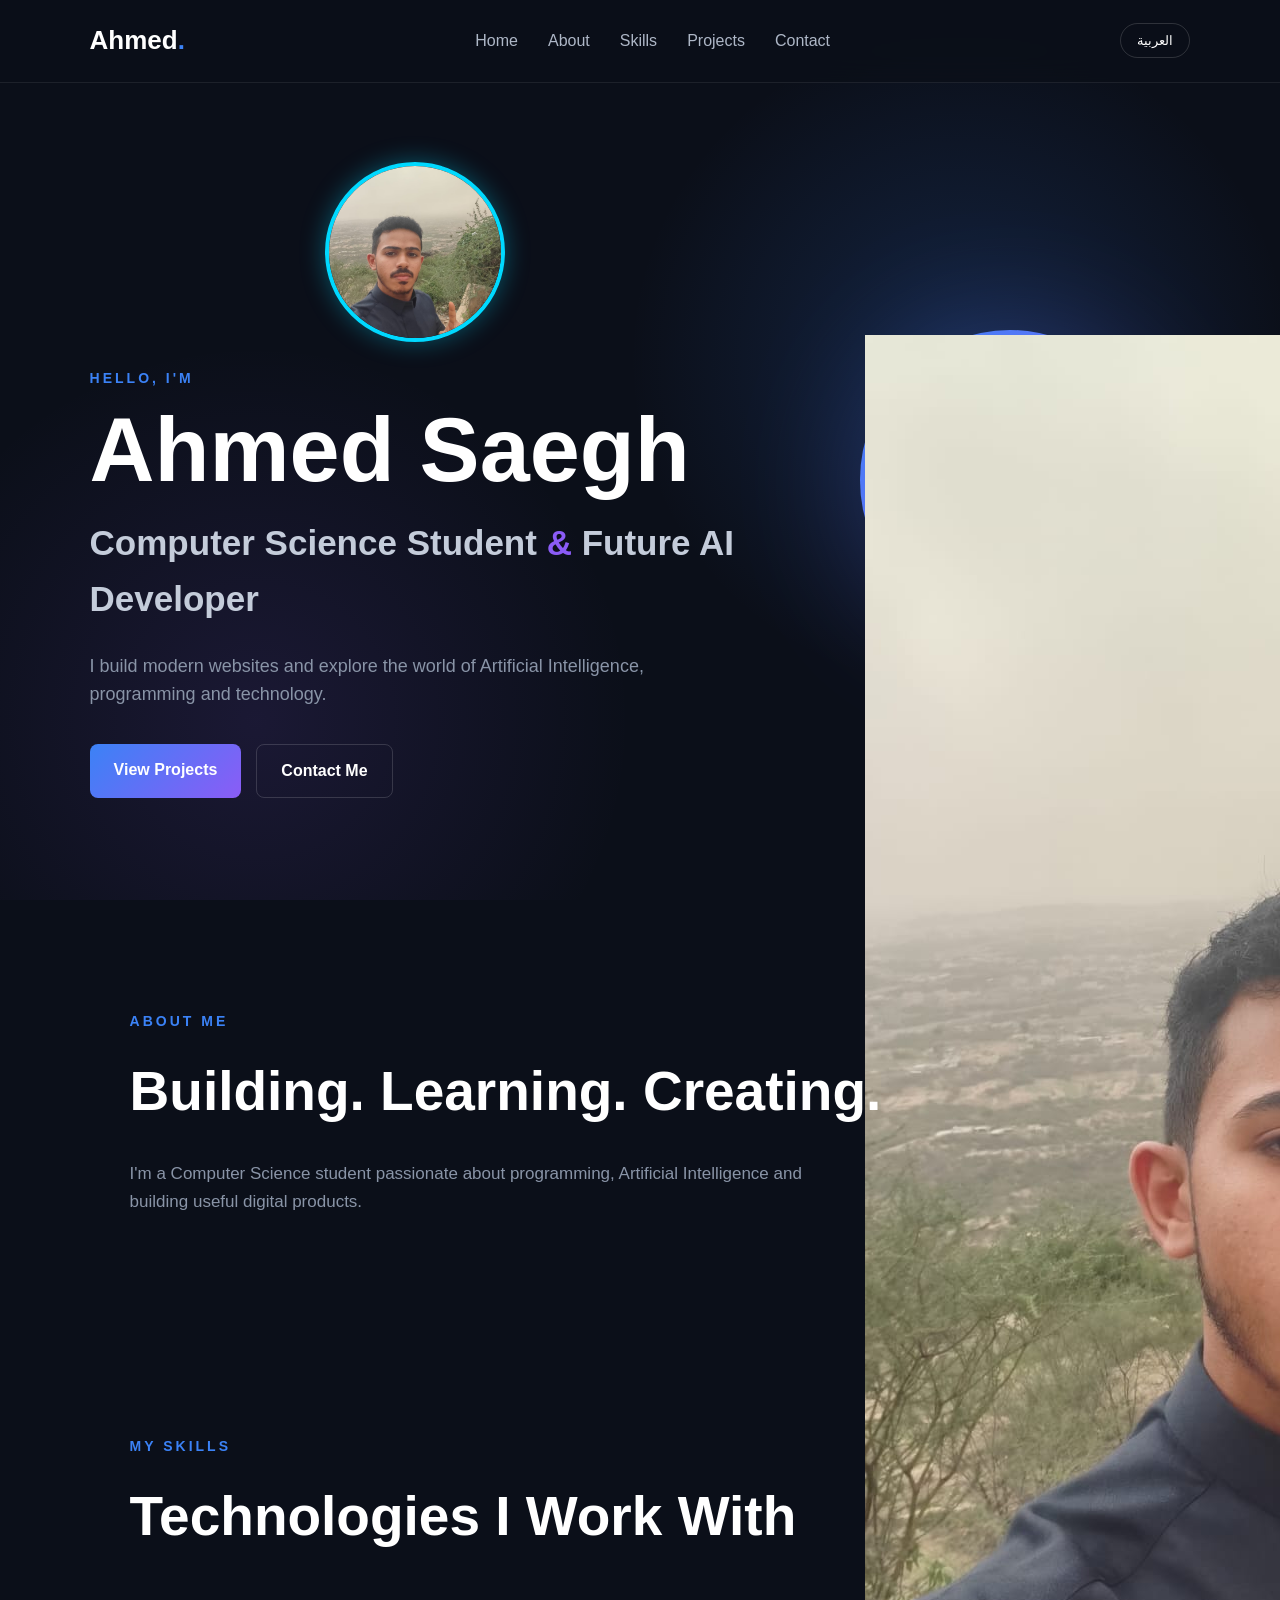
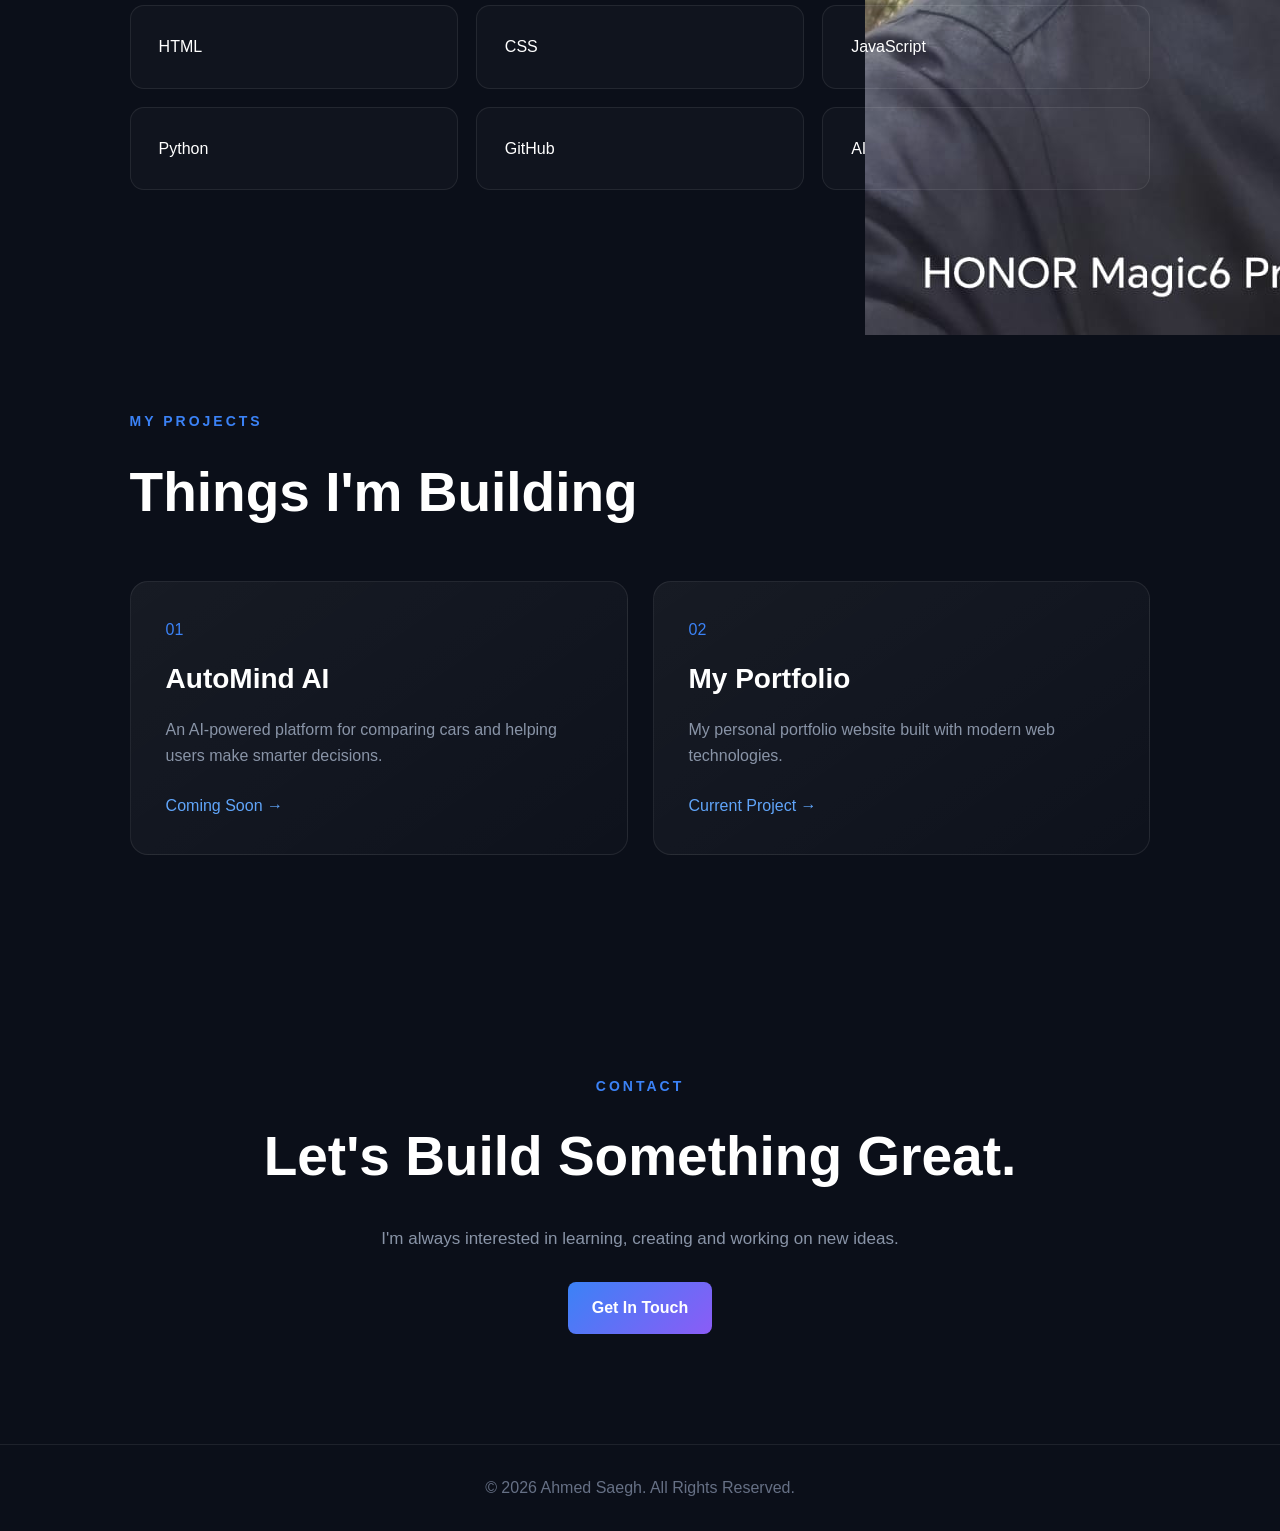
==== index.html @ 36162aca "YOUR PHOTO" ====
<!DOCTYPE html>
<html lang="en" dir="ltr">

<head>
    <meta charset="UTF-8">

    <meta name="viewport" content="width=device-width, initial-scale=1.0">

    <title>Ahmed Saegh | Portfolio</title>

    <link rel="stylesheet" href="style.css">
</head>

<body>

    <!-- Navigation -->
    <nav class="navbar">

        <a href="#" class="logo">Ahmed<span>.</span></a>

        <div class="nav-links">
            <a href="#home">Home</a>
            <a href="#about">About</a>
            <a href="#skills">Skills</a>
            <a href="#projects">Projects</a>
            <a href="#contact">Contact</a>
        </div>

        <button id="languageBtn">العربية</button>

    </nav>


    <!-- Hero Section -->
    <section id="home" class="hero">

        <div class="hero-content">

     <div class="profile-photo">
    <img src="profile.jpg" alt="Ahmed Saegh">
</div>  
    <p class="welcome">HELLO, I'M</p>

            <h1>Ahmed Saegh</h1>

            <h2>
                Computer Science Student
                <span>&</span>
                Future AI Developer
            </h2>

            <p class="hero-description">
                I build modern websites and explore the world
                of Artificial Intelligence, programming and technology.
            </p>

            <div class="hero-buttons">

                <a href="#projects" class="btn primary">
                    View Projects
                </a>

                <a href="#contact" class="btn secondary">
                    Contact Me
                </a>

            </div>

        </div>


        <!-- Profile Image -->
        <div class="hero-image">

            <div class="image-glow"></div>

            <div class="profile-frame">
    <img src="profile.jpg" alt="Ahmed Saegh">
   </div>

        </div>

    </section>


    <!-- About -->
    <section id="about" class="section">

        <p class="section-label">ABOUT ME</p>

        <h2>Building. Learning. Creating.</h2>

        <p>
            I'm a Computer Science student passionate about
            programming, Artificial Intelligence and building
            useful digital products.
        </p>

    </section>


    <!-- Skills -->
    <section id="skills" class="section">

        <p class="section-label">MY SKILLS</p>

        <h2>Technologies I Work With</h2>

        <div class="skills-grid">

            <div class="skill-card">HTML</div>
            <div class="skill-card">CSS</div>
            <div class="skill-card">JavaScript</div>
            <div class="skill-card">Python</div>
            <div class="skill-card">GitHub</div>
            <div class="skill-card">AI</div>

        </div>

    </section>


    <!-- Projects -->
    <section id="projects" class="section">

        <p class="section-label">MY PROJECTS</p>

        <h2>Things I'm Building</h2>

        <div class="projects-grid">

            <article class="project-card">

                <span>01</span>

                <h3>AutoMind AI</h3>

                <p>
                    An AI-powered platform for comparing
                    cars and helping users make smarter decisions.
                </p>

                <a href="#">Coming Soon →</a>

            </article>


            <article class="project-card">

                <span>02</span>

                <h3>My Portfolio</h3>

                <p>
                    My personal portfolio website built
                    with modern web technologies.
                </p>

                <a href="#">Current Project →</a>

            </article>

        </div>

    </section>


    <!-- Contact -->
    <section id="contact" class="section contact">

        <p class="section-label">CONTACT</p>

        <h2>Let's Build Something Great.</h2>

        <p>
            I'm always interested in learning,
            creating and working on new ideas.
        </p>

        <a href="mailto:your@email.com" class="btn primary">
            Get In Touch
        </a>

    </section>


    <footer>

        <p>
            © 2026 Ahmed Saegh. All Rights Reserved.
        </p>

    </footer>


    <script src="script.js"></script>

</body>

</html>
---- style.css ----
/* =========================
   Portfolio 2.0
   Ahmed Saegh
========================= */

* {
    margin: 0;
    padding: 0;
    box-sizing: border-box;
}

html {
    scroll-behavior: smooth;
}

body {
    font-family: Arial, sans-serif;
    background: #0b0f19;
    color: #ffffff;
    line-height: 1.6;
}

a {
    color: inherit;
    text-decoration: none;
}

/* =========================
   Navbar
========================= */

.navbar {
    position: fixed;
    top: 0;
    left: 0;
    width: 100%;
    padding: 20px 7%;
    display: flex;
    align-items: center;
    justify-content: space-between;
    background: rgba(11, 15, 25, 0.75);
    backdrop-filter: blur(15px);
    border-bottom: 1px solid rgba(255, 255, 255, 0.08);
    z-index: 1000;
}

.logo {
    font-size: 26px;
    font-weight: bold;
}

.logo span {
    color: #3b82f6;
}

.nav-links {
    display: flex;
    gap: 30px;
}

.nav-links a {
    color: #aeb7c7;
    transition: 0.3s;
}

.nav-links a:hover {
    color: #ffffff;
}

#languageBtn {
    padding: 9px 16px;
    border: 1px solid rgba(255, 255, 255, 0.15);
    border-radius: 20px;
    background: transparent;
    color: white;
    cursor: pointer;
}

/* =========================
   Hero
========================= */

.hero {
    min-height: 100vh;
    padding: 140px 7% 80px;
    display: flex;
    align-items: center;
    justify-content: space-between;
    gap: 60px;
    background:
        radial-gradient(circle at 75% 40%, rgba(59, 130, 246, 0.18), transparent 30%),
        radial-gradient(circle at 20% 80%, rgba(139, 92, 246, 0.12), transparent 30%);
}

.hero-content {
    max-width: 650px;
}

.welcome,
.section-label {
    color: #3b82f6;
    font-size: 14px;
    font-weight: bold;
    letter-spacing: 3px;
    margin-bottom: 15px;
}

.hero h1 {
    font-size: clamp(50px, 8vw, 90px);
    line-height: 1;
    margin-bottom: 20px;
}

.hero h2 {
    font-size: clamp(22px, 3vw, 35px);
    color: #c4ccda;
    margin-bottom: 25px;
}

.hero h2 span {
    color: #8b5cf6;
}

.hero-description {
    color: #8994a7;
    font-size: 18px;
    max-width: 570px;
    margin-bottom: 35px;
}

.hero-buttons {
    display: flex;
    gap: 15px;
    flex-wrap: wrap;
}

.btn {
    display: inline-block;
    padding: 13px 24px;
    border-radius: 8px;
    font-weight: bold;
    transition: 0.3s;
}

.primary {
    background: linear-gradient(135deg, #3b82f6, #8b5cf6);
}

.primary:hover {
    transform: translateY(-3px);
    box-shadow: 0 10px 30px rgba(59, 130, 246, 0.25);
}

.secondary {
    border: 1px solid rgba(255, 255, 255, 0.15);
    color: #ffffff;
}

.secondary:hover {
    background: rgba(255, 255, 255, 0.07);
}

/* =========================
   Profile Image
========================= */

.hero-image {
    position: relative;
    width: 360px;
    height: 360px;
    display: flex;
    align-items: center;
    justify-content: center;
}

.image-glow {
    position: absolute;
    width: 280px;
    height: 280px;
    border-radius: 50%;
    background: linear-gradient(135deg, #3b82f6, #8b5cf6);
    filter: blur(70px);
    opacity: 0.35;
}

.profile-frame {
    position: relative;
    width: 300px;
    height: 300px;
    padding: 5px;
    border-radius: 50%;
    background: linear-gradient(135deg, #3b82f6, #8b5cf6);
}

 {
    .profile-frame img {
    width: 100%;
    height: 100%;
    object-fit: cover;
    border-radius: 50%;
    display: block;
}
}

/* =========================
   Sections
========================= */

.section {
    padding: 110px 7%;
    max-width: 1200px;
    margin: auto;
}

.section h2 {
    font-size: clamp(32px, 5vw, 55px);
    margin-bottom: 25px;
}

.section > p:not(.section-label) {
    color: #8994a7;
    max-width: 700px;
    font-size: 17px;
}

/* =========================
   Skills
========================= */

.skills-grid {
    margin-top: 45px;
    display: grid;
    grid-template-columns: repeat(3, 1fr);
    gap: 18px;
}

.skill-card {
    padding: 28px;
    border: 1px solid rgba(255, 255, 255, 0.08);
    border-radius: 14px;
    background: rgba(255, 255, 255, 0.025);
    transition: 0.3s;
}

.skill-card:hover {
    transform: translateY(-5px);
    border-color: rgba(59, 130, 246, 0.5);
}

/* =========================
   Projects
========================= */

.projects-grid {
    margin-top: 45px;
    display: grid;
    grid-template-columns: repeat(2, 1fr);
    gap: 25px;
}

.project-card {
    padding: 35px;
    border: 1px solid rgba(255, 255, 255, 0.08);
    border-radius: 18px;
    background: linear-gradient(
        145deg,
        rgba(255, 255, 255, 0.05),
        rgba(255, 255, 255, 0.015)
    );
    transition: 0.3s;
}

.project-card:hover {
    transform: translateY(-7px);
    border-color: rgba(139, 92, 246, 0.5);
}

.project-card span {
    color: #3b82f6;
}

.project-card h3 {
    font-size: 28px;
    margin: 15px 0;
}

.project-card p {
    color: #8994a7;
    margin-bottom: 25px;
}

.project-card a {
    color: #60a5fa;
}

/* =========================
   Contact
========================= */

.contact {
    text-align: center;
}

.contact > p:not(.section-label) {
    margin: 0 auto 30px;
}

/* =========================
   Footer
========================= */

footer {
    padding: 30px;
    text-align: center;
    color: #667085;
    border-top: 1px solid rgba(255, 255, 255, 0.08);
}

/* =========================
   Mobile
========================= */

@media (max-width: 800px) {

    .navbar {
        padding: 18px 5%;
    }

    .nav-links {
        display: none;
    }

    .hero {
        padding: 130px 5% 70px;
        flex-direction: column;
        text-align: center;
    }

    .hero-description {
        margin-left: auto;
        margin-right: auto;
    }

    .hero-buttons {
        justify-content: center;
    }

    .hero-image {
        width: 290px;
        height: 290px;
    }

    .profile-frame {
        width: 240px;
        height: 240px;
    }

    .skills-grid,
    .projects-grid {
        grid-template-columns: 1fr;
    }

    .section {
        padding: 80px 5%;
        text-align: center;
    }
}/* Profile Photo */
.profile-photo {
    display: flex;
    justify-content: center;
    align-items: center;
    margin-bottom: 25px;
}

.profile-photo img {
    width: 180px;
    height: 180px;
    object-fit: cover;
    border-radius: 50%;
    border: 4px solid #00d9ff;
    box-shadow: 0 0 25px rgba(0, 217, 255, 0.35);
    transition: transform 0.3s ease, box-shadow 0.3s ease;
}

.profile-photo img:hover {
    transform: scale(1.05);
    box-shadow: 0 0 35px rgba(0, 217, 255, 0.55);
}

@media (max-width: 600px) {
    .profile-photo img {
        width: 140px;
        height: 140px;
    }
}
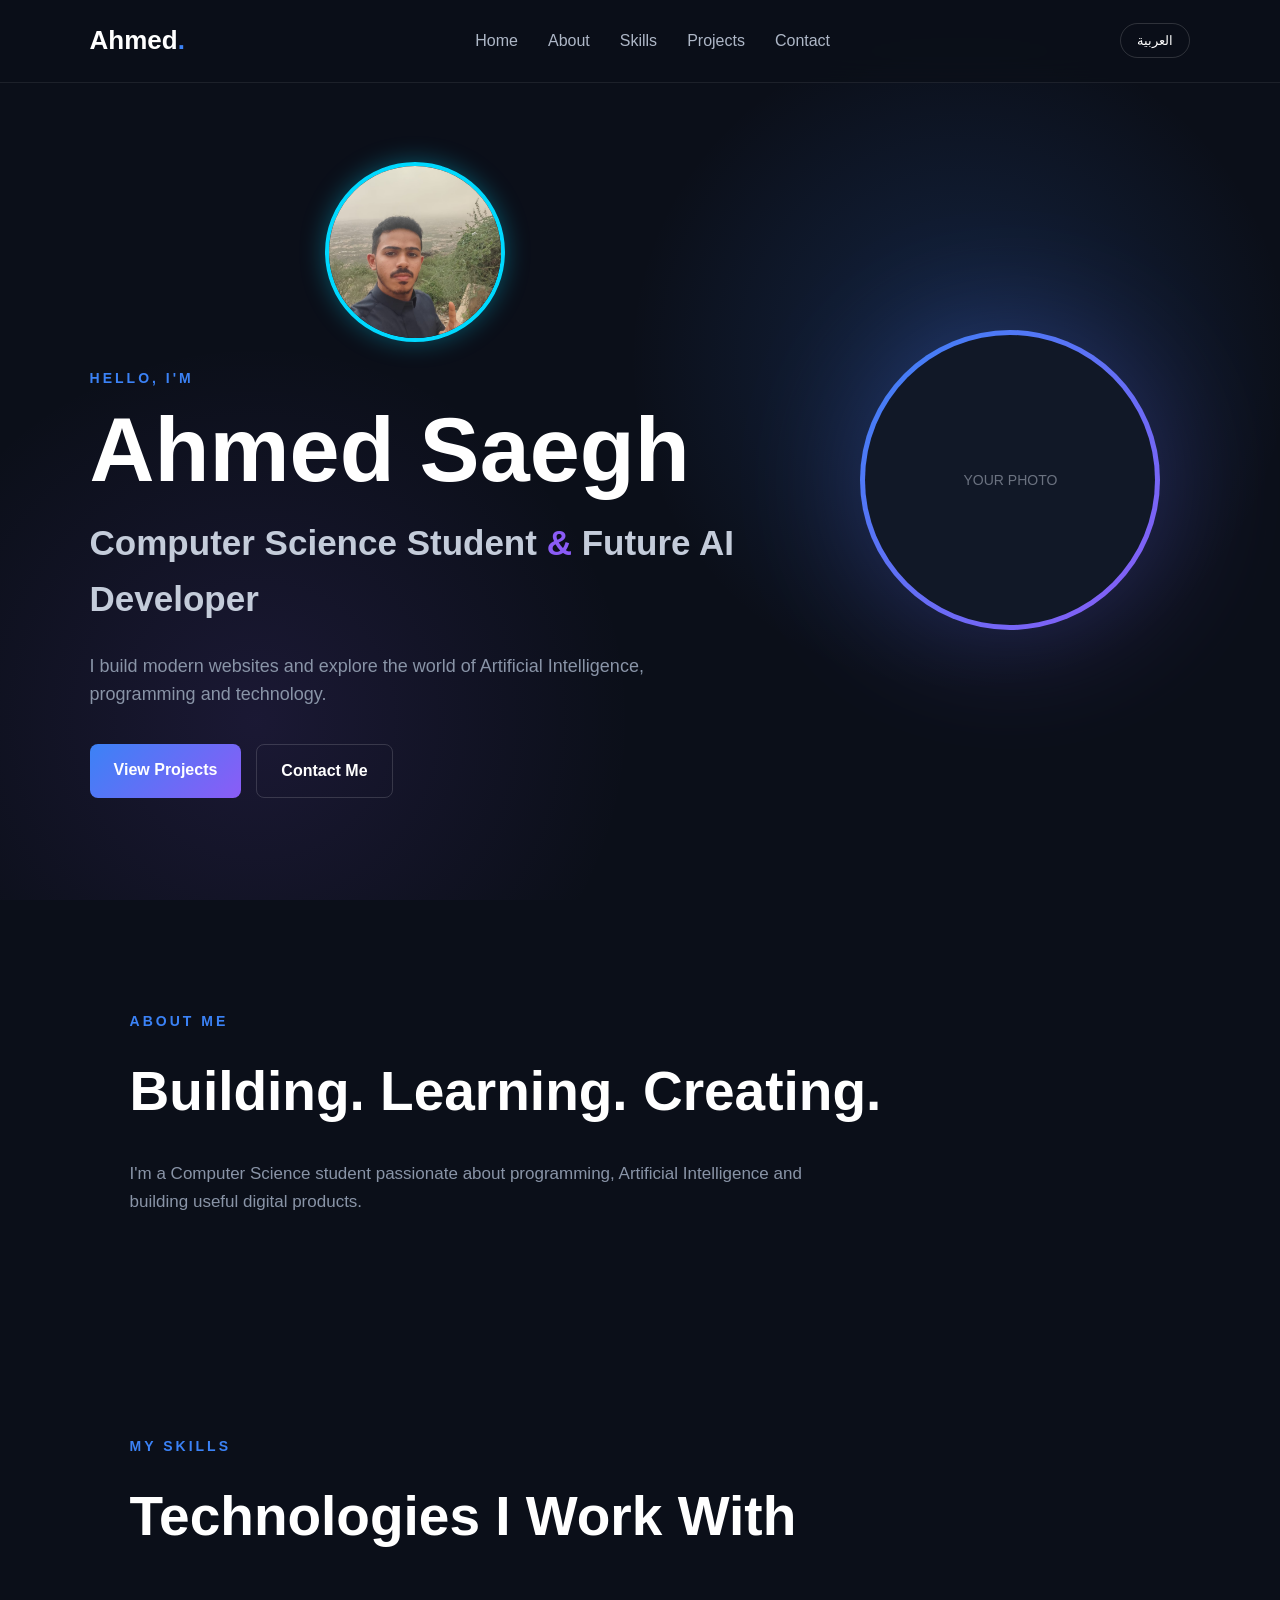
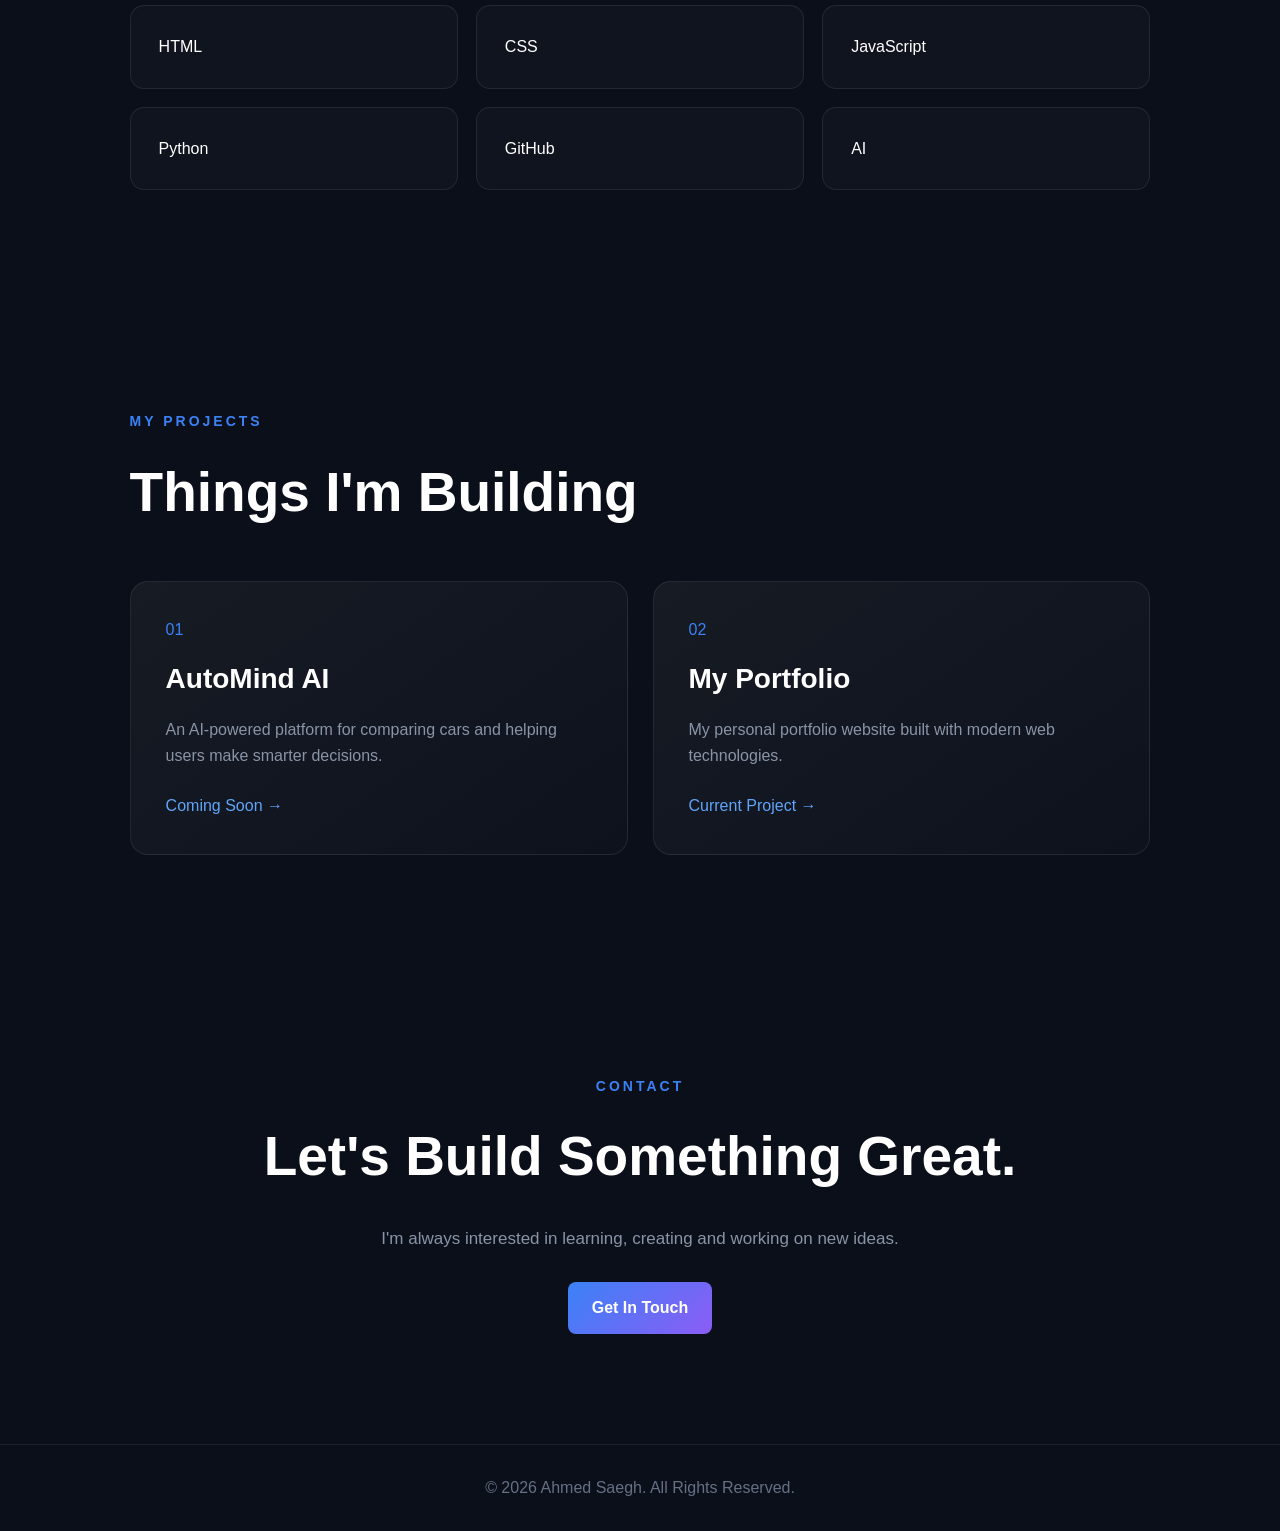
==== commit c753df4e: "YOUR PHOTO" ====
--- a/index.html
+++ b/index.html
@@ -36,10 +36,12 @@
 
         <div class="hero-content">
 
-     <div class="profile-photo">
-    <img src="profile.jpg" alt="Ahmed Saegh">
-</div>  
-    <p class="welcome">HELLO, I'M</p>
+            <!-- Profile Photo -->
+            <div class="profile-photo">
+                <img src="profile.jpg" alt="Ahmed Saegh">
+            </div>
+
+            <p class="welcome">HELLO, I'M</p>
 
             <h1>Ahmed Saegh</h1>
 
@@ -75,8 +77,12 @@
             <div class="image-glow"></div>
 
             <div class="profile-frame">
-    <img src="profile.jpg" alt="Ahmed Saegh">
-   </div>
+
+                <div class="profile-placeholder">
+                    YOUR PHOTO
+                </div>
+
+            </div>
 
         </div>
 
@@ -184,6 +190,7 @@
     </section>
 
 
+    <!-- Footer -->
     <footer>
 
         <p>
--- a/style.css
+++ b/style.css
@@ -88,8 +88,16 @@
     justify-content: space-between;
     gap: 60px;
     background:
-        radial-gradient(circle at 75% 40%, rgba(59, 130, 246, 0.18), transparent 30%),
-        radial-gradient(circle at 20% 80%, rgba(139, 92, 246, 0.12), transparent 30%);
+        radial-gradient(
+            circle at 75% 40%,
+            rgba(59, 130, 246, 0.18),
+            transparent 30%
+        ),
+        radial-gradient(
+            circle at 20% 80%,
+            rgba(139, 92, 246, 0.12),
+            transparent 30%
+        );
 }
 
 .hero-content {
@@ -161,7 +169,33 @@
 }
 
 /* =========================
-   Profile Image
+   Profile Image - Small
+========================= */
+
+.profile-photo {
+    display: flex;
+    justify-content: center;
+    align-items: center;
+    margin-bottom: 25px;
+}
+
+.profile-photo img {
+    width: 180px;
+    height: 180px;
+    object-fit: cover;
+    border-radius: 50%;
+    border: 4px solid #00d9ff;
+    box-shadow: 0 0 25px rgba(0, 217, 255, 0.35);
+    transition: transform 0.3s ease, box-shadow 0.3s ease;
+}
+
+.profile-photo img:hover {
+    transform: scale(1.05);
+    box-shadow: 0 0 35px rgba(0, 217, 255, 0.55);
+}
+
+/* =========================
+   Large Profile Placeholder
 ========================= */
 
 .hero-image {
@@ -192,14 +226,16 @@
     background: linear-gradient(135deg, #3b82f6, #8b5cf6);
 }
 
- {
-    .profile-frame img {
+.profile-placeholder {
     width: 100%;
     height: 100%;
-    object-fit: cover;
     border-radius: 50%;
-    display: block;
-}
+    background: #111827;
+    display: flex;
+    align-items: center;
+    justify-content: center;
+    color: #6b7280;
+    font-size: 14px;
 }
 
 /* =========================
@@ -364,30 +400,7 @@
         padding: 80px 5%;
         text-align: center;
     }
-}/* Profile Photo */
-.profile-photo {
-    display: flex;
-    justify-content: center;
-    align-items: center;
-    margin-bottom: 25px;
-}
-
-.profile-photo img {
-    width: 180px;
-    height: 180px;
-    object-fit: cover;
-    border-radius: 50%;
-    border: 4px solid #00d9ff;
-    box-shadow: 0 0 25px rgba(0, 217, 255, 0.35);
-    transition: transform 0.3s ease, box-shadow 0.3s ease;
-}
-
-.profile-photo img:hover {
-    transform: scale(1.05);
-    box-shadow: 0 0 35px rgba(0, 217, 255, 0.55);
-}
-
-@media (max-width: 600px) {
+
     .profile-photo img {
         width: 140px;
         height: 140px;
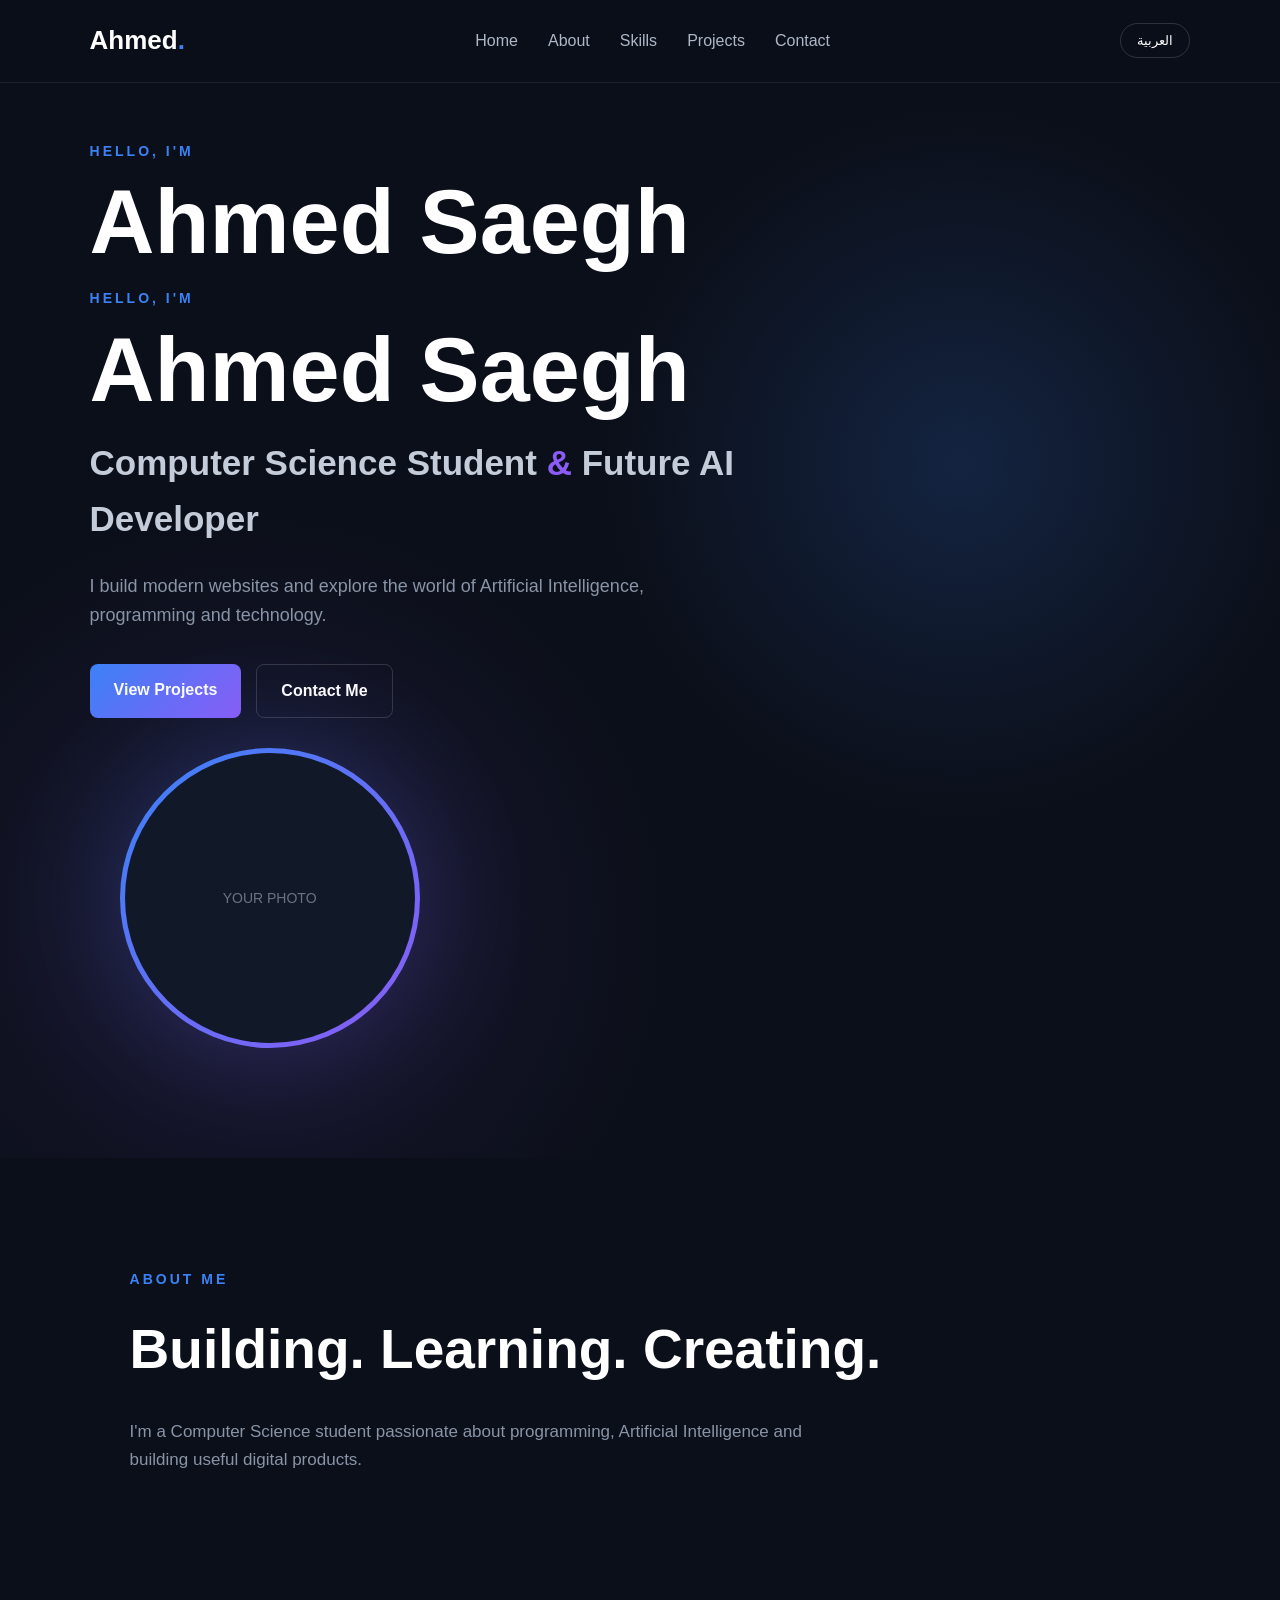
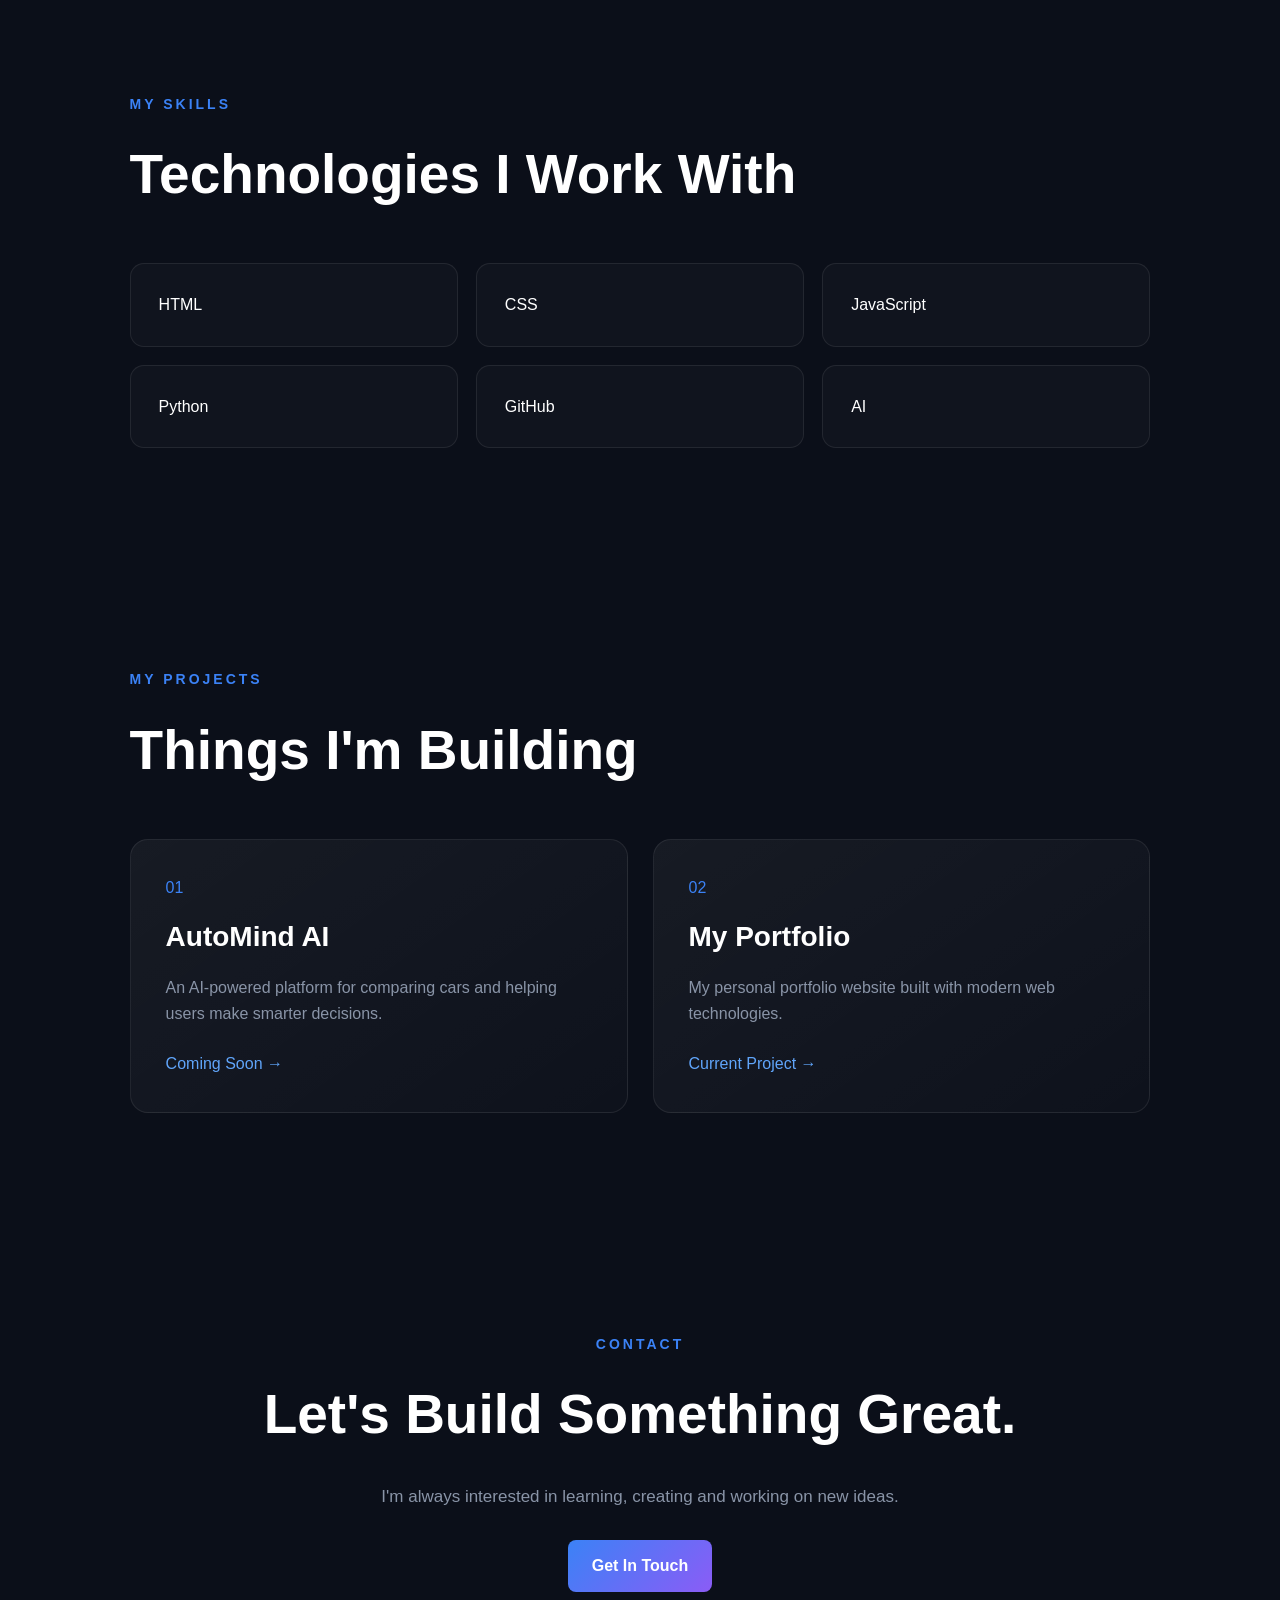
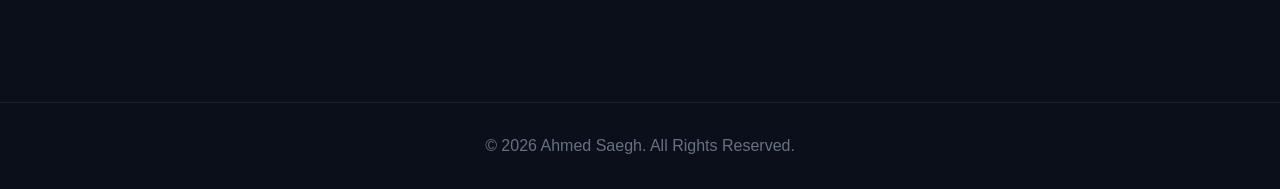
==== commit d41680fd: "MY PHOTO" ====
--- a/index.html
+++ b/index.html
@@ -36,10 +36,12 @@
 
         <div class="hero-content">
 
-            <!-- Profile Photo -->
-            <div class="profile-photo">
-                <img src="profile.jpg" alt="Ahmed Saegh">
-            </div>
+            
+            <div class="hero-content">
+
+    <p class="welcome">HELLO, I'M</p>
+
+    <h1>Ahmed Saegh</h1>
 
             <p class="welcome">HELLO, I'M</p>
 
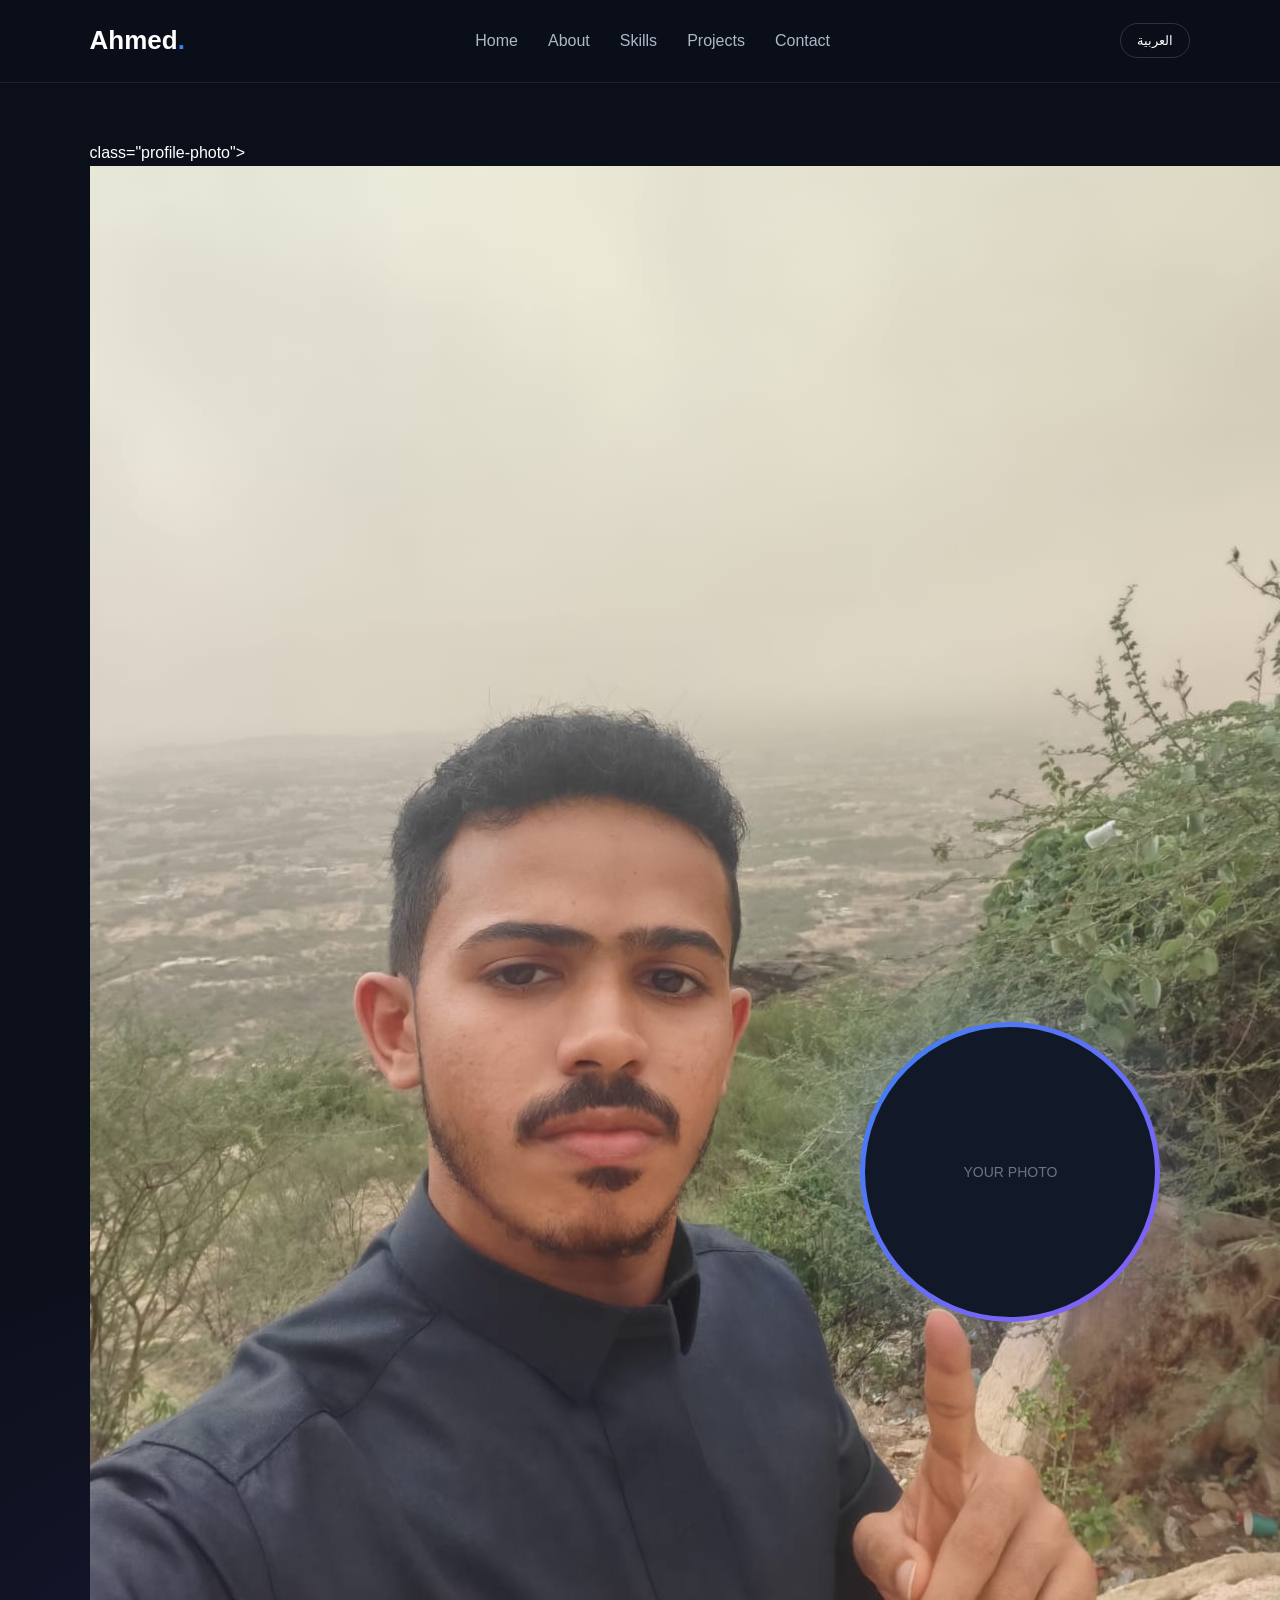
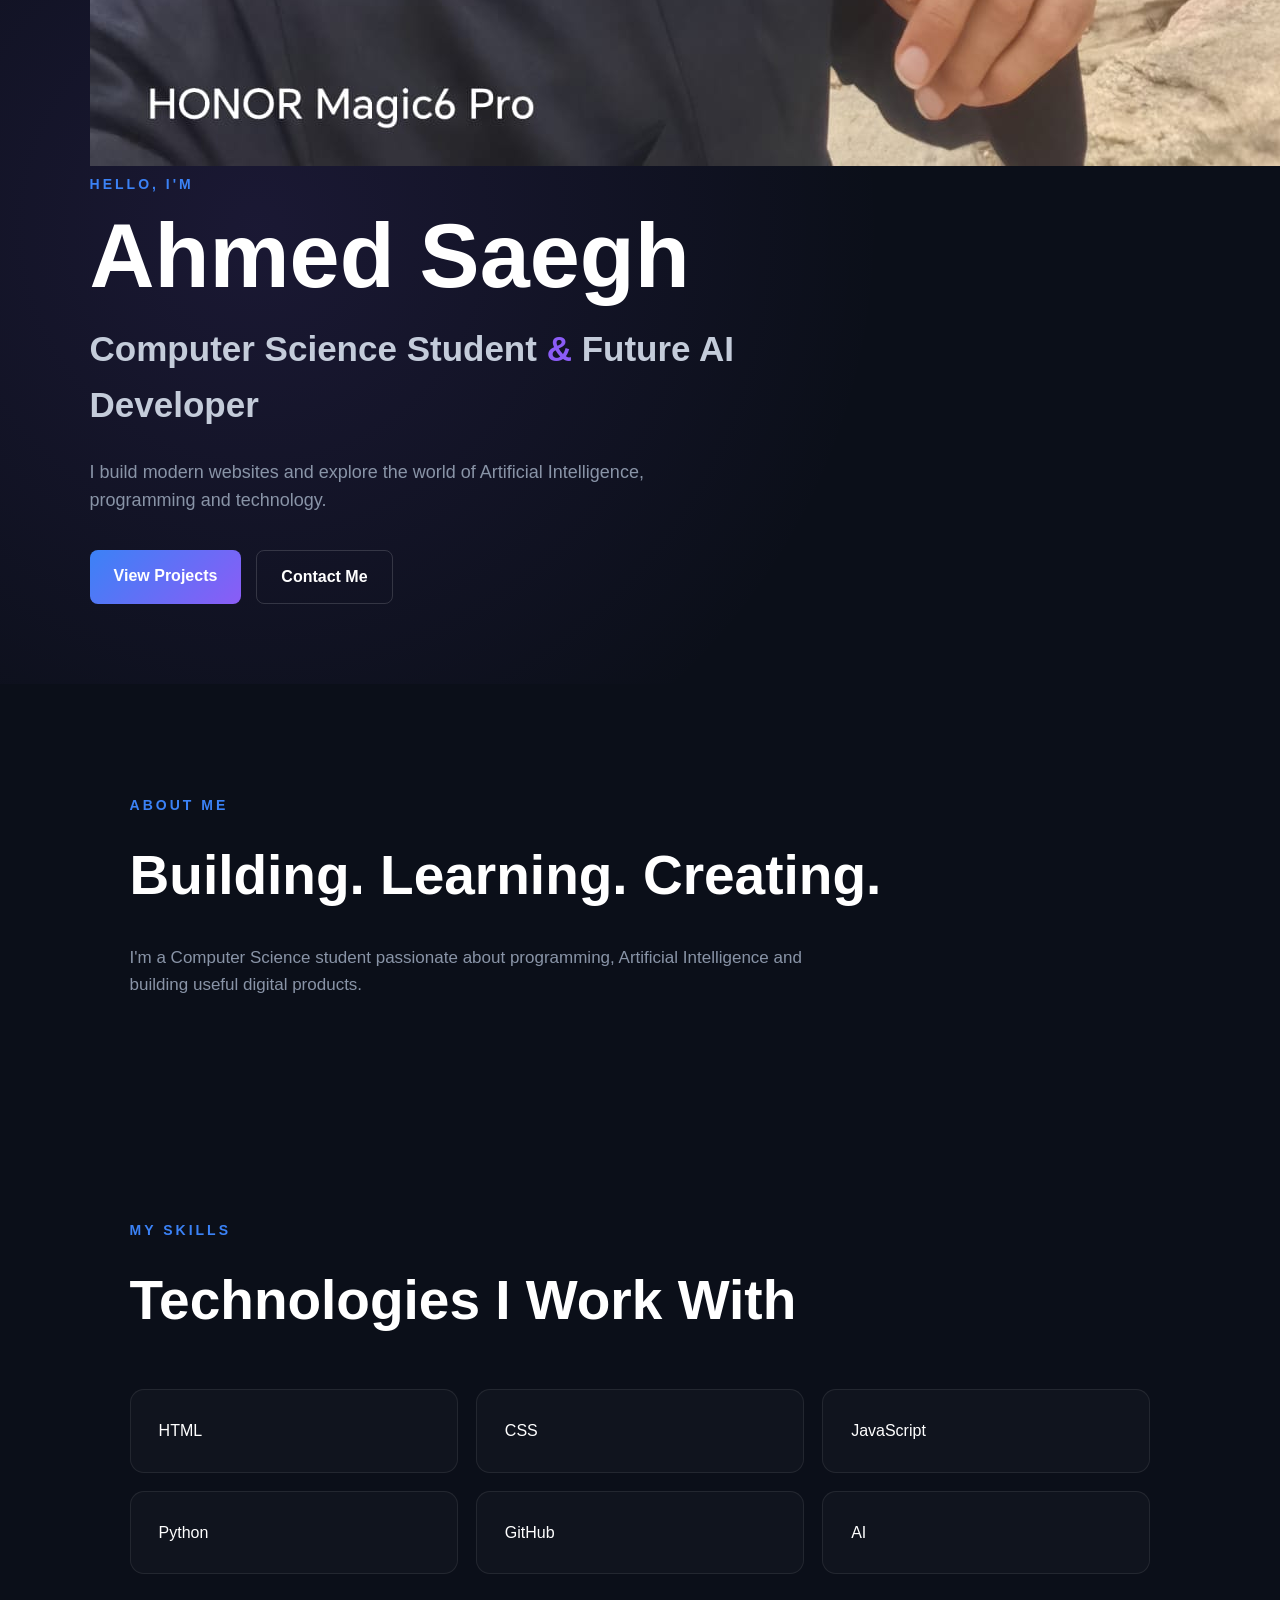
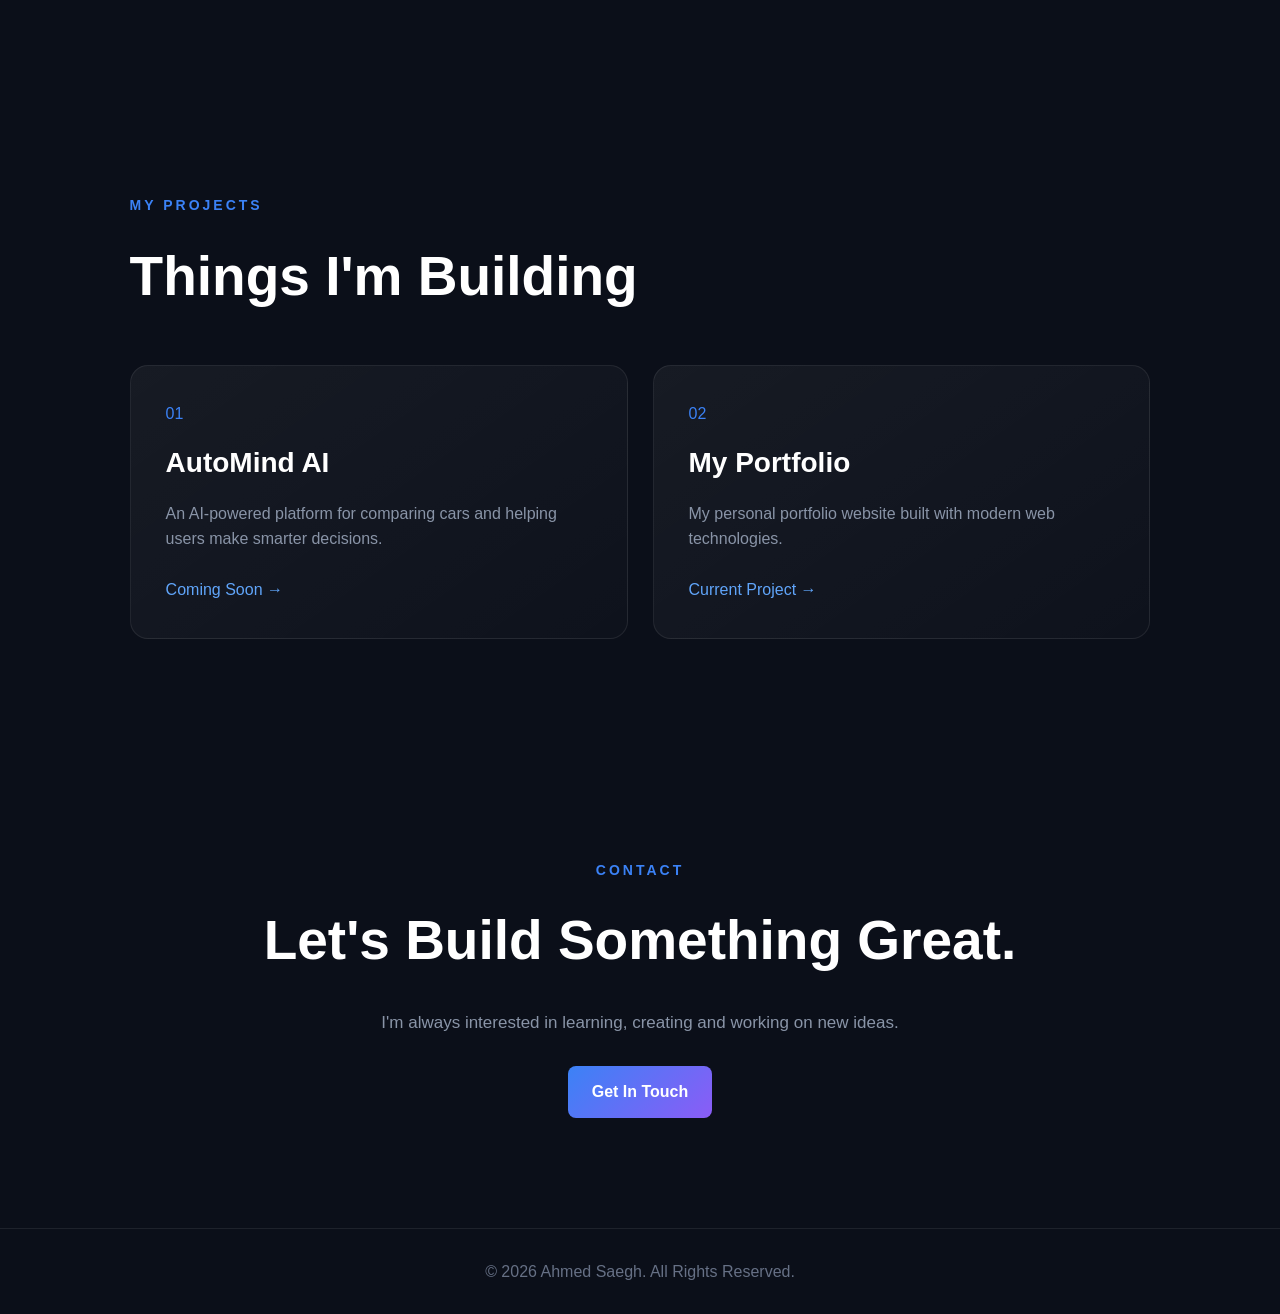
==== commit 396008ca: "MY PHOTO" ====
--- a/index.html
+++ b/index.html
@@ -37,11 +37,9 @@
         <div class="hero-content">
 
             
-            <div class="hero-content">
-
-    <p class="welcome">HELLO, I'M</p>
-
-    <h1>Ahmed Saegh</h1>
+            <div <!-- Profile Photo -->class="profile-photo">
+                <img src="profile.jpg" alt="Ahmed Saegh">
+            </div>
 
             <p class="welcome">HELLO, I'M</p>
 
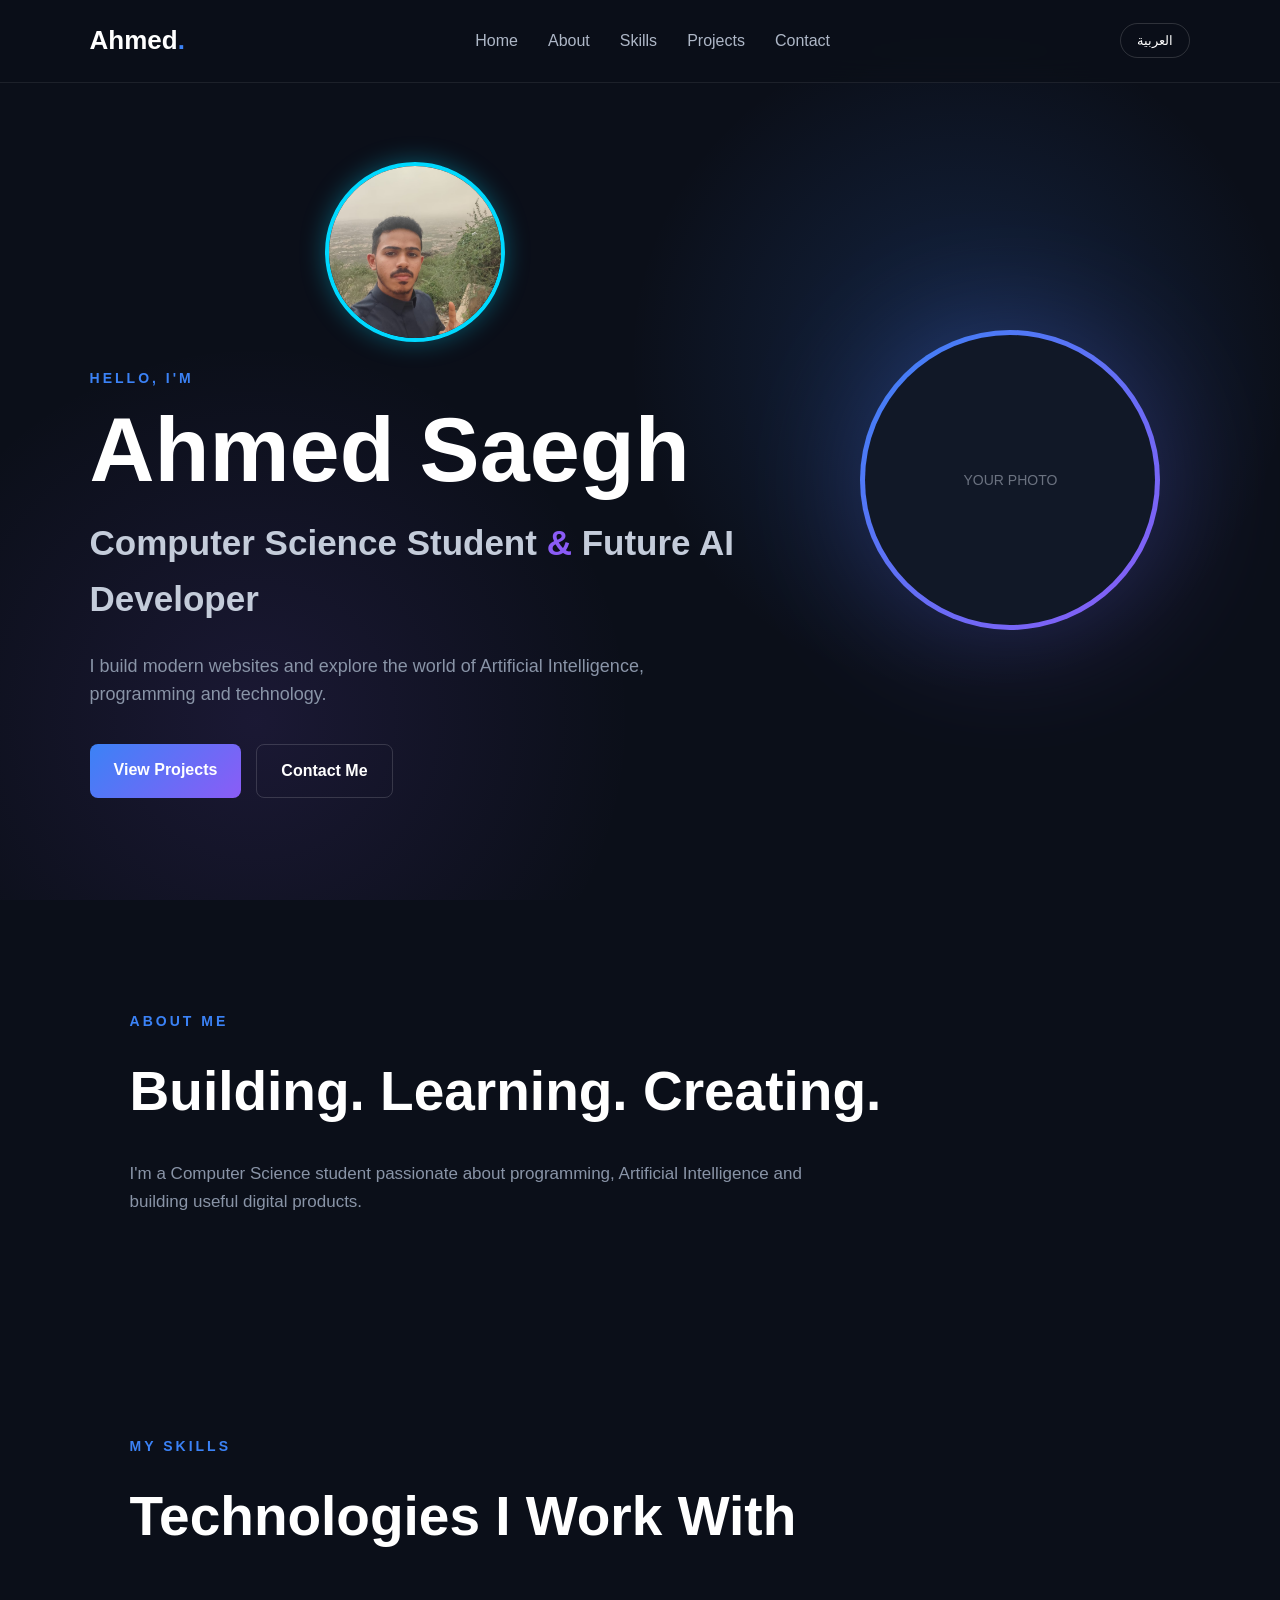
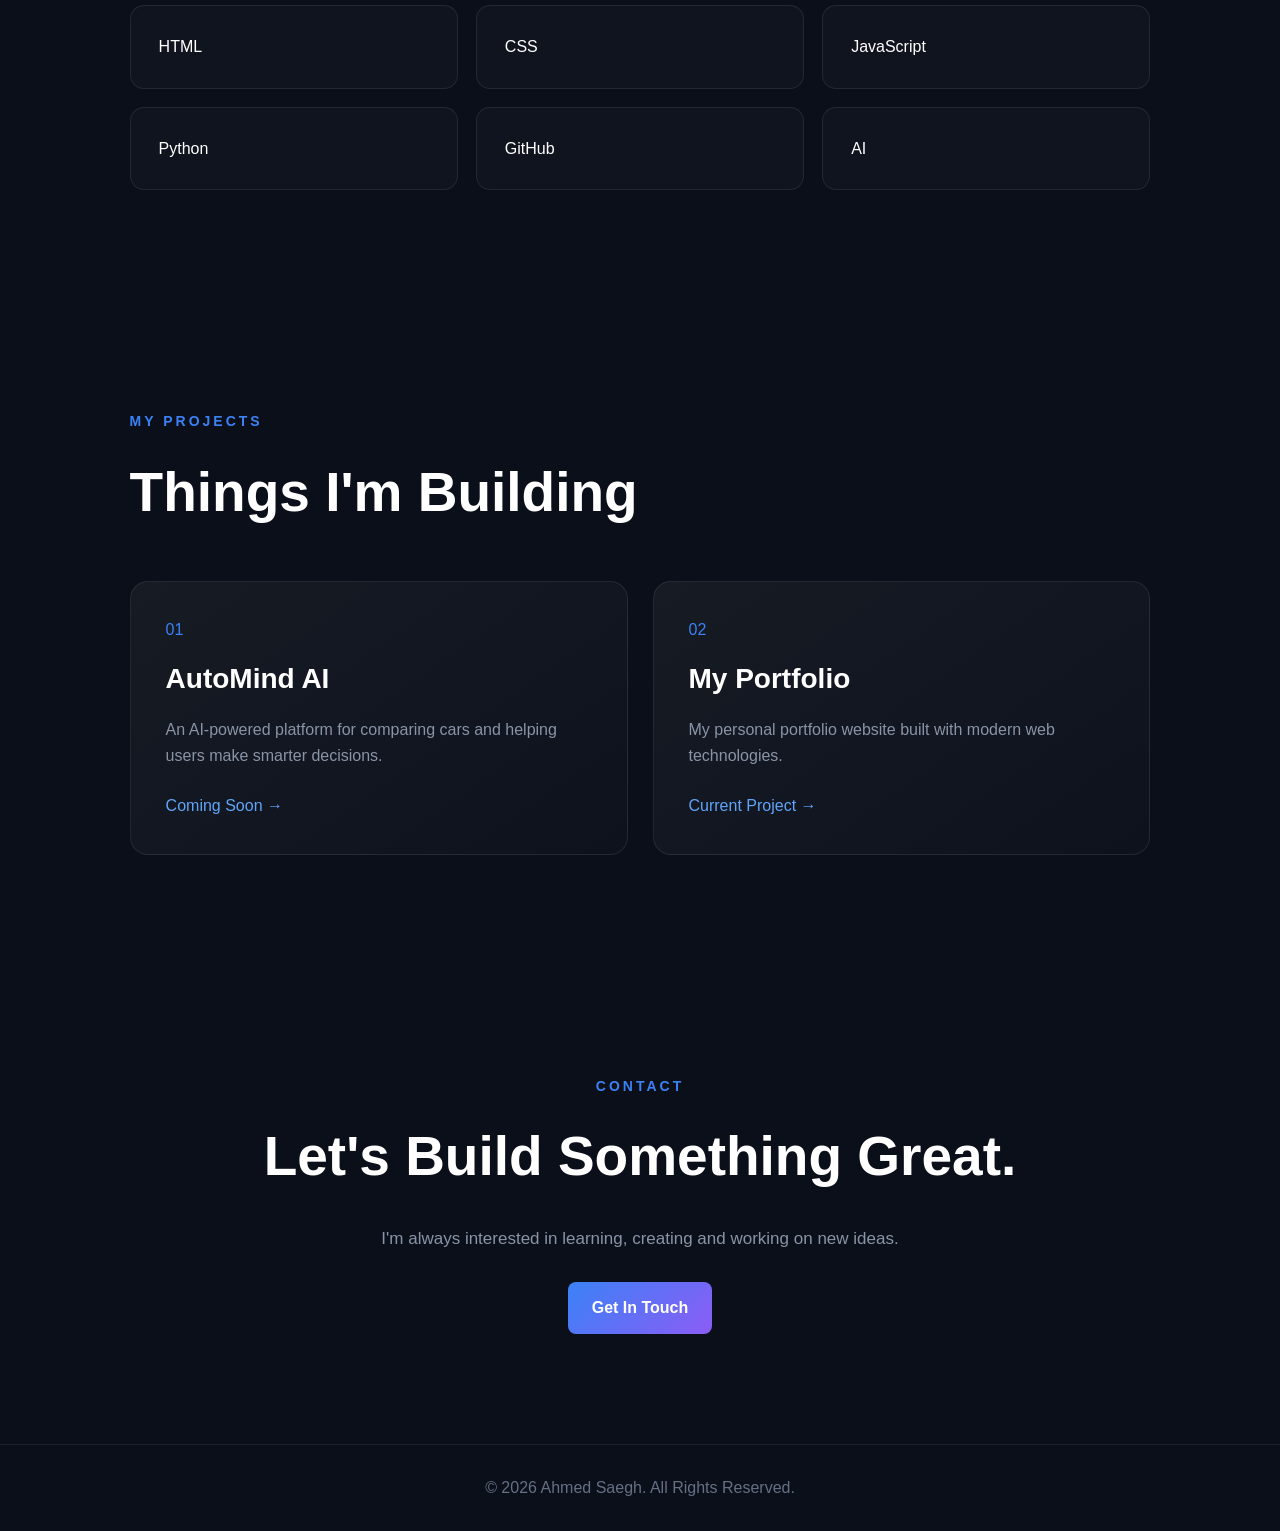
==== commit c23337e2: "MY PHOTO" ====
--- a/index.html
+++ b/index.html
@@ -36,8 +36,8 @@
 
         <div class="hero-content">
 
-            
-            <div <!-- Profile Photo -->class="profile-photo">
+            <!-- Profile Photo -->
+            <div class="profile-photo">
                 <img src="profile.jpg" alt="Ahmed Saegh">
             </div>
 
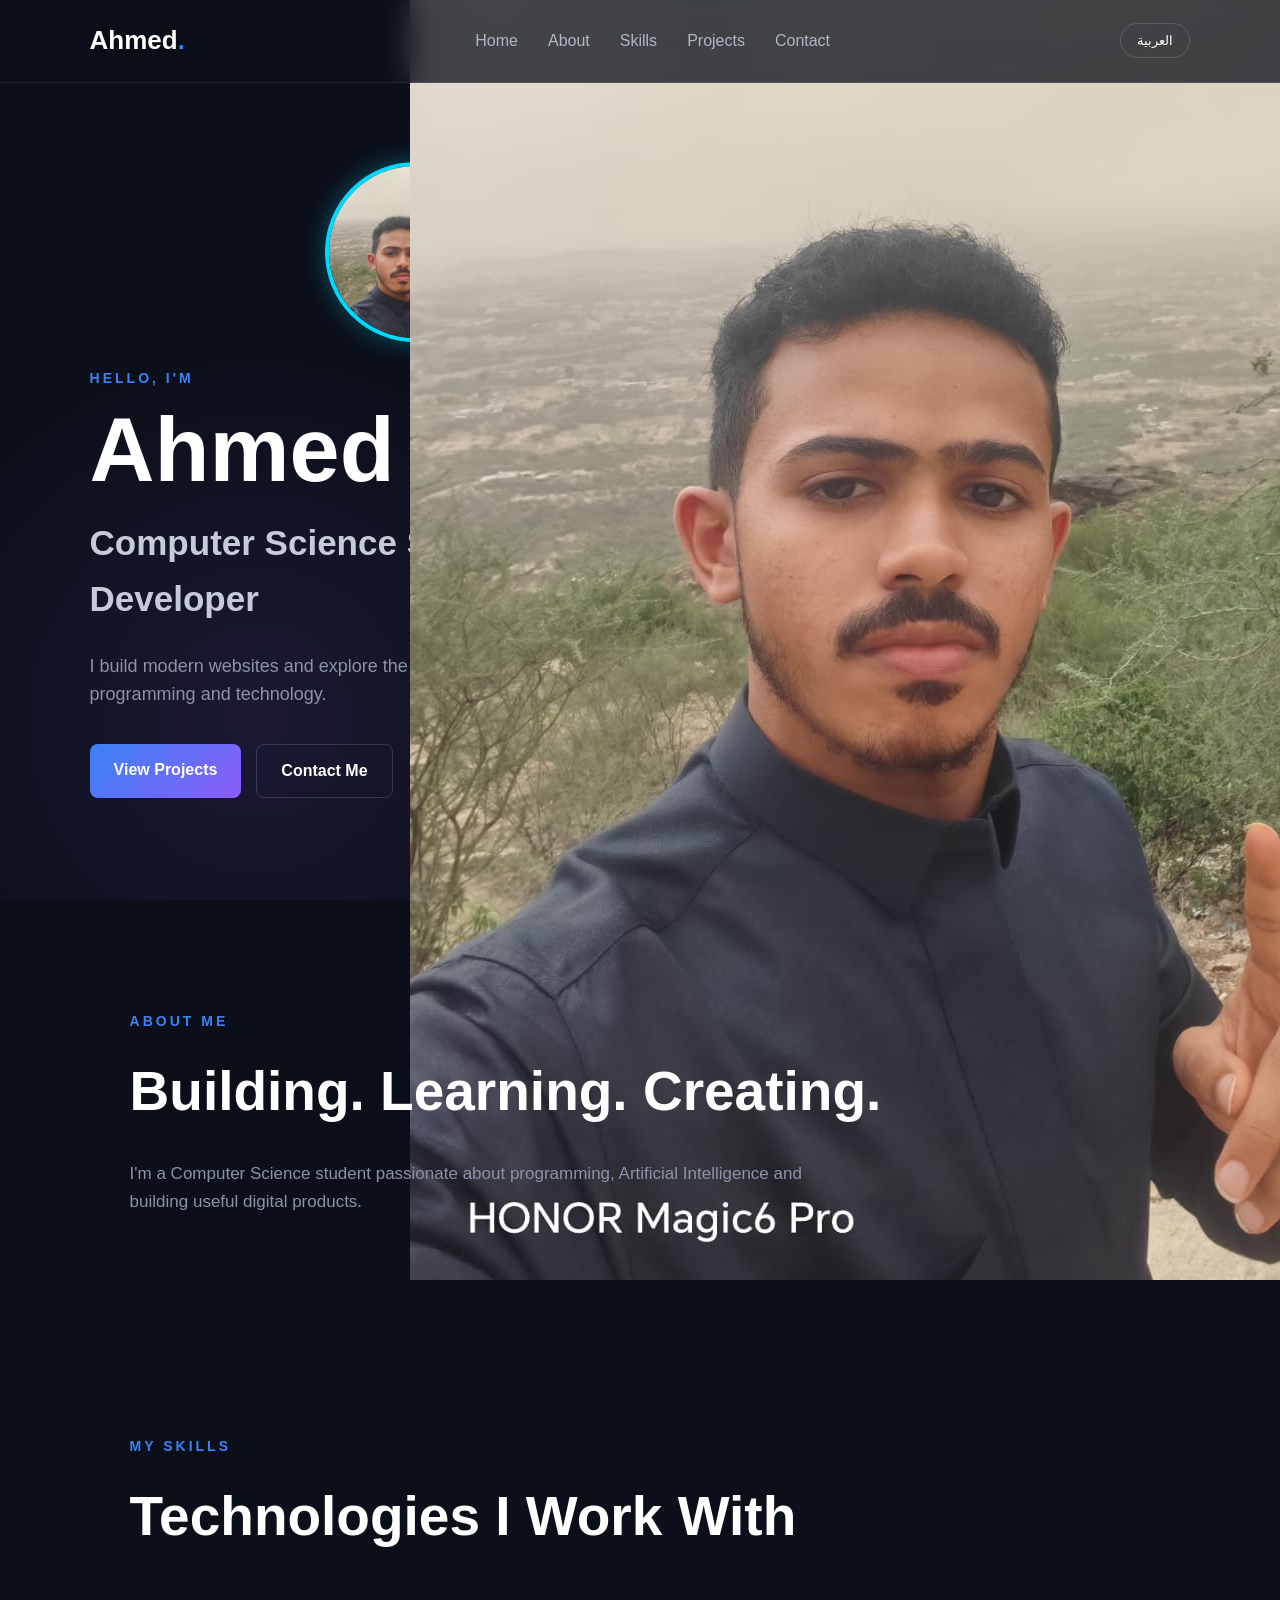
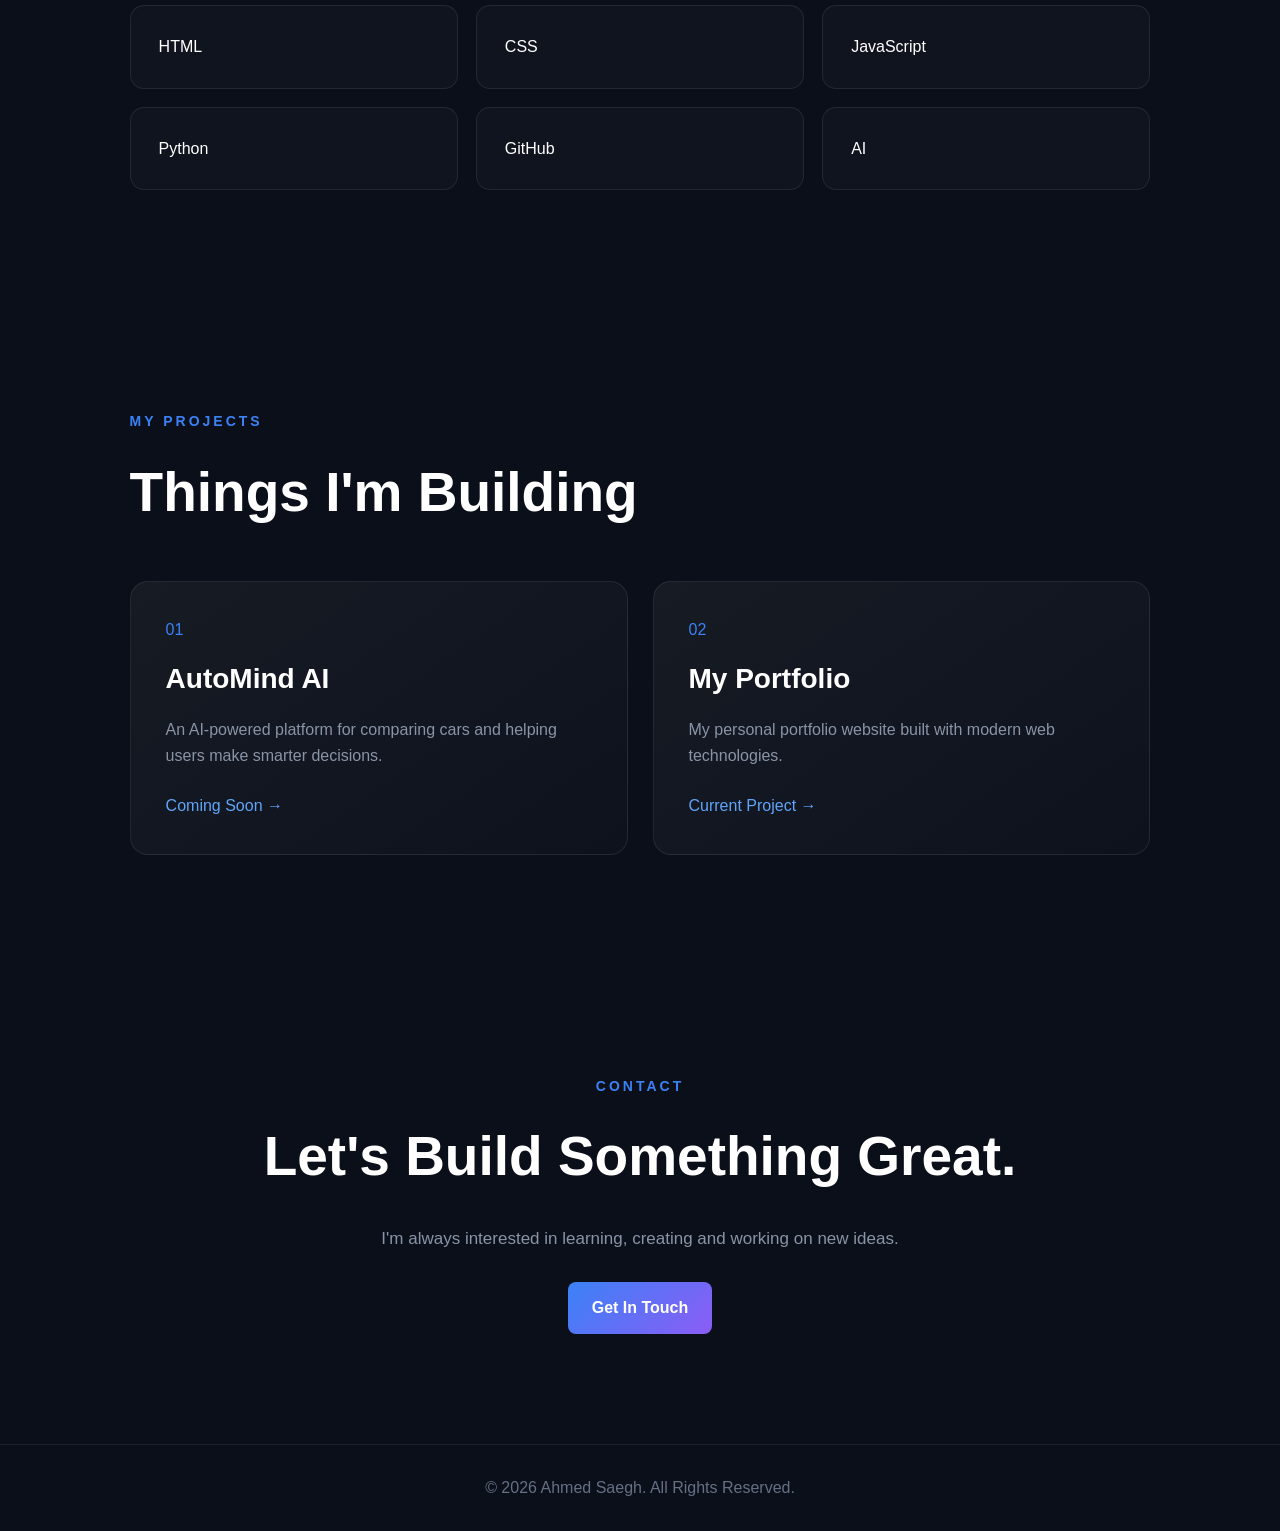
==== commit ed4a1f0d: "MY PHOTO" ====
--- a/index.html
+++ b/index.html
@@ -79,7 +79,7 @@
             <div class="profile-frame">
 
                 <div class="profile-placeholder">
-                    YOUR PHOTO
+                    <img src="profile.jpg" alt="Ahmed Saegh">
                 </div>
 
             </div>
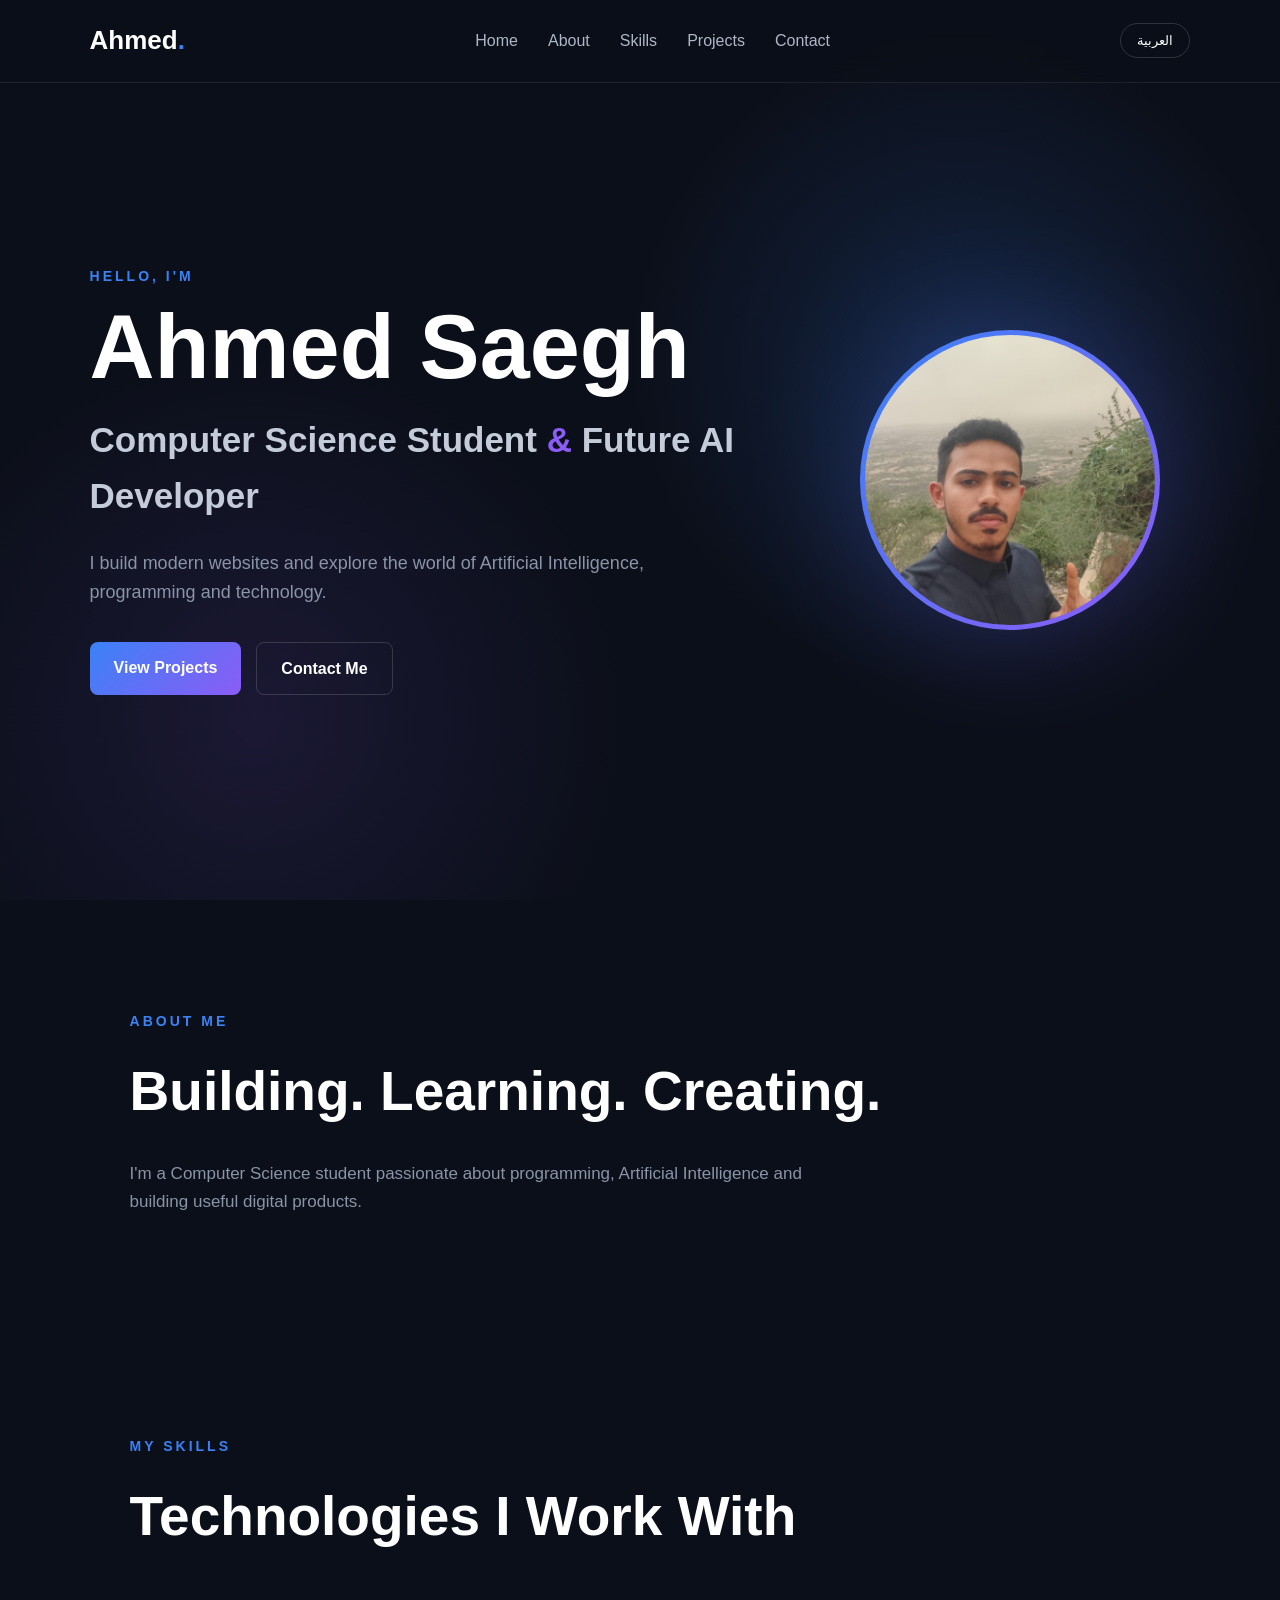
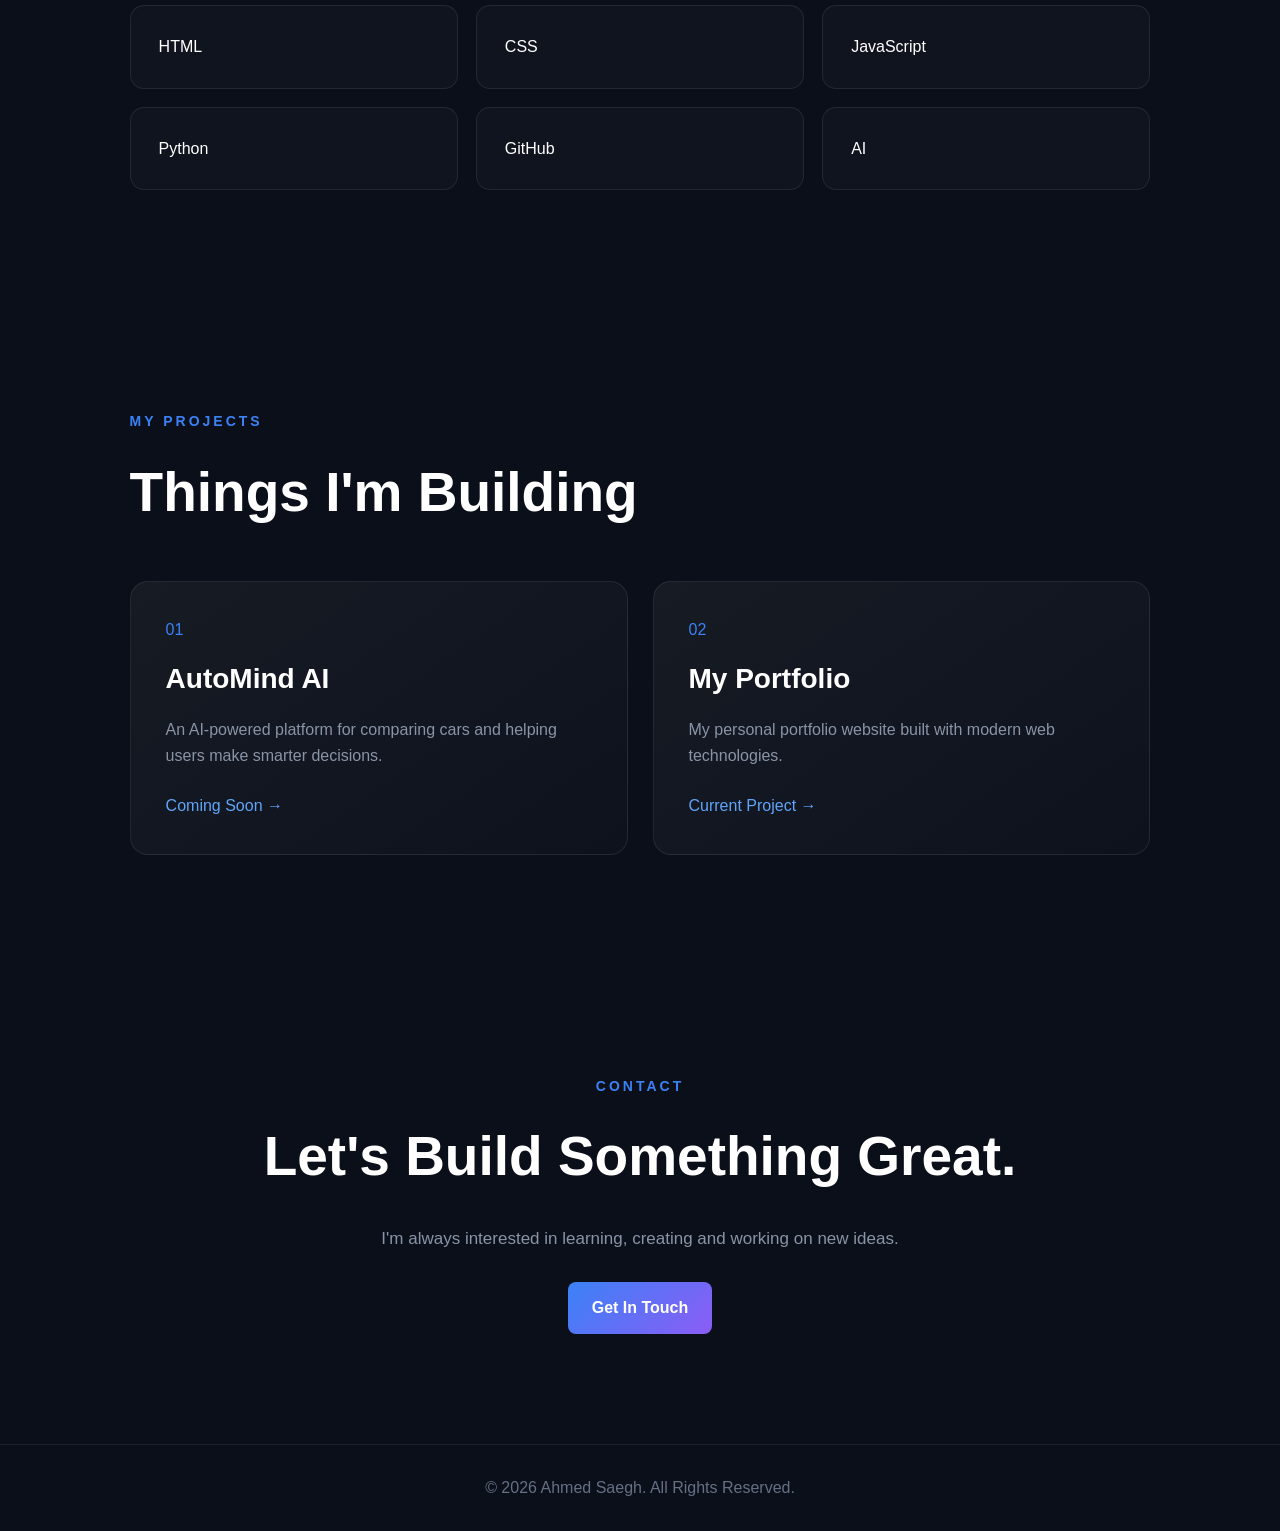
==== commit 49b98f33: "MY PHOTO" ====
--- a/index.html
+++ b/index.html
@@ -1,206 +1,253 @@
 <!DOCTYPE html>
+
 <html lang="en" dir="ltr">
 
 <head>
-    <meta charset="UTF-8">
-
-    <meta name="viewport" content="width=device-width, initial-scale=1.0">
-
-    <title>Ahmed Saegh | Portfolio</title>
-
-    <link rel="stylesheet" href="style.css">
+
+<meta charset="UTF-8">
+
+<meta name="viewport" content="width=device-width, initial-scale=1.0">
+
+<title>Ahmed Saegh | Portfolio</title>
+
+<link rel="stylesheet" href="style.css">
+
 </head>
 
 <body>
 
-    <!-- Navigation -->
-    <nav class="navbar">
-
-        <a href="#" class="logo">Ahmed<span>.</span></a>
-
-        <div class="nav-links">
-            <a href="#home">Home</a>
-            <a href="#about">About</a>
-            <a href="#skills">Skills</a>
-            <a href="#projects">Projects</a>
-            <a href="#contact">Contact</a>
-        </div>
-
-        <button id="languageBtn">العربية</button>
-
-    </nav>
-
-
-    <!-- Hero Section -->
-    <section id="home" class="hero">
-
-        <div class="hero-content">
-
-            <!-- Profile Photo -->
-            <div class="profile-photo">
-                <img src="profile.jpg" alt="Ahmed Saegh">
-            </div>
-
-            <p class="welcome">HELLO, I'M</p>
-
-            <h1>Ahmed Saegh</h1>
-
-            <h2>
-                Computer Science Student
-                <span>&</span>
-                Future AI Developer
-            </h2>
-
-            <p class="hero-description">
-                I build modern websites and explore the world
-                of Artificial Intelligence, programming and technology.
-            </p>
-
-            <div class="hero-buttons">
-
-                <a href="#projects" class="btn primary">
-                    View Projects
-                </a>
-
-                <a href="#contact" class="btn secondary">
-                    Contact Me
-                </a>
-
-            </div>
-
-        </div>
-
-
-        <!-- Profile Image -->
-        <div class="hero-image">
-
-            <div class="image-glow"></div>
-
-            <div class="profile-frame">
-
-                <div class="profile-placeholder">
-                    <img src="profile.jpg" alt="Ahmed Saegh">
-                </div>
-
-            </div>
-
-        </div>
-
-    </section>
-
-
-    <!-- About -->
-    <section id="about" class="section">
-
-        <p class="section-label">ABOUT ME</p>
-
-        <h2>Building. Learning. Creating.</h2>
-
-        <p>
-            I'm a Computer Science student passionate about
-            programming, Artificial Intelligence and building
-            useful digital products.
-        </p>
-
-    </section>
-
-
-    <!-- Skills -->
-    <section id="skills" class="section">
-
-        <p class="section-label">MY SKILLS</p>
-
-        <h2>Technologies I Work With</h2>
-
-        <div class="skills-grid">
-
-            <div class="skill-card">HTML</div>
-            <div class="skill-card">CSS</div>
-            <div class="skill-card">JavaScript</div>
-            <div class="skill-card">Python</div>
-            <div class="skill-card">GitHub</div>
-            <div class="skill-card">AI</div>
-
-        </div>
-
-    </section>
-
-
-    <!-- Projects -->
-    <section id="projects" class="section">
-
-        <p class="section-label">MY PROJECTS</p>
-
-        <h2>Things I'm Building</h2>
-
-        <div class="projects-grid">
-
-            <article class="project-card">
-
-                <span>01</span>
-
-                <h3>AutoMind AI</h3>
-
-                <p>
-                    An AI-powered platform for comparing
-                    cars and helping users make smarter decisions.
-                </p>
-
-                <a href="#">Coming Soon →</a>
-
-            </article>
-
-
-            <article class="project-card">
-
-                <span>02</span>
-
-                <h3>My Portfolio</h3>
-
-                <p>
-                    My personal portfolio website built
-                    with modern web technologies.
-                </p>
-
-                <a href="#">Current Project →</a>
-
-            </article>
-
-        </div>
-
-    </section>
-
-
-    <!-- Contact -->
-    <section id="contact" class="section contact">
-
-        <p class="section-label">CONTACT</p>
-
-        <h2>Let's Build Something Great.</h2>
-
-        <p>
-            I'm always interested in learning,
-            creating and working on new ideas.
-        </p>
-
-        <a href="mailto:your@email.com" class="btn primary">
-            Get In Touch
-        </a>
-
-    </section>
-
-
-    <!-- Footer -->
-    <footer>
-
-        <p>
-            © 2026 Ahmed Saegh. All Rights Reserved.
-        </p>
-
-    </footer>
-
-
-    <script src="script.js"></script>
+<!-- Navigation -->
+
+<nav class="navbar">
+
+<a href="#" class="logo">Ahmed<span>.</span></a>
+
+<div class="nav-links">
+
+<a href="#home">Home</a>
+
+<a href="#about">About</a>
+
+<a href="#skills">Skills</a>
+
+<a href="#projects">Projects</a>
+
+<a href="#contact">Contact</a>
+
+</div>
+
+<button id="languageBtn">العربية</button>
+
+</nav>
+
+
+<!-- Hero Section -->
+
+<section id="home" class="hero">
+
+<div class="hero-content">
+
+<p class="welcome">HELLO, I'M</p>
+
+<h1>Ahmed Saegh</h1>
+
+<h2>
+
+Computer Science Student
+
+<span>&</span>
+
+Future AI Developer
+
+</h2>
+
+<p class="hero-description">
+
+I build modern websites and explore the world
+
+of Artificial Intelligence, programming and technology.
+
+</p>
+
+<div class="hero-buttons">
+
+<a href="#projects" class="btn primary">
+
+View Projects
+
+</a>
+
+<a href="#contact" class="btn secondary">
+
+Contact Me
+
+</a>
+
+</div>
+
+</div>
+
+
+<!-- Profile Image -->
+
+<div class="hero-image">
+
+<div class="image-glow"></div>
+
+<div class="profile-frame">
+
+<img
+src="profile.jpg"
+alt="Ahmed Saegh"
+style="width:100%; height:100%; object-fit:cover; border-radius:50%; display:block;"
+>
+
+</div>
+
+</div>
+
+</section>
+
+
+<!-- About -->
+
+<section id="about" class="section">
+
+<p class="section-label">ABOUT ME</p>
+
+<h2>Building. Learning. Creating.</h2>
+
+<p>
+
+I'm a Computer Science student passionate about
+
+programming, Artificial Intelligence and building
+
+useful digital products.
+
+</p>
+
+</section>
+
+
+<!-- Skills -->
+
+<section id="skills" class="section">
+
+<p class="section-label">MY SKILLS</p>
+
+<h2>Technologies I Work With</h2>
+
+<div class="skills-grid">
+
+<div class="skill-card">HTML</div>
+
+<div class="skill-card">CSS</div>
+
+<div class="skill-card">JavaScript</div>
+
+<div class="skill-card">Python</div>
+
+<div class="skill-card">GitHub</div>
+
+<div class="skill-card">AI</div>
+
+</div>
+
+</section>
+
+
+<!-- Projects -->
+
+<section id="projects" class="section">
+
+<p class="section-label">MY PROJECTS</p>
+
+<h2>Things I'm Building</h2>
+
+<div class="projects-grid">
+
+<article class="project-card">
+
+<span>01</span>
+
+<h3>AutoMind AI</h3>
+
+<p>
+
+An AI-powered platform for comparing
+
+cars and helping users make smarter decisions.
+
+</p>
+
+<a href="#">Coming Soon →</a>
+
+</article>
+
+
+<article class="project-card">
+
+<span>02</span>
+
+<h3>My Portfolio</h3>
+
+<p>
+
+My personal portfolio website built
+
+with modern web technologies.
+
+</p>
+
+<a href="#">Current Project →</a>
+
+</article>
+
+</div>
+
+</section>
+
+
+<!-- Contact -->
+
+<section id="contact" class="section contact">
+
+<p class="section-label">CONTACT</p>
+
+<h2>Let's Build Something Great.</h2>
+
+<p>
+
+I'm always interested in learning,
+
+creating and working on new ideas.
+
+</p>
+
+<a href="mailto:your@email.com" class="btn primary">
+
+Get In Touch
+
+</a>
+
+</section>
+
+
+<!-- Footer -->
+
+<footer>
+
+<p>
+
+© 2026 Ahmed Saegh. All Rights Reserved.
+
+</p>
+
+</footer>
+
+
+<script src="script.js"></script>
 
 </body>
 
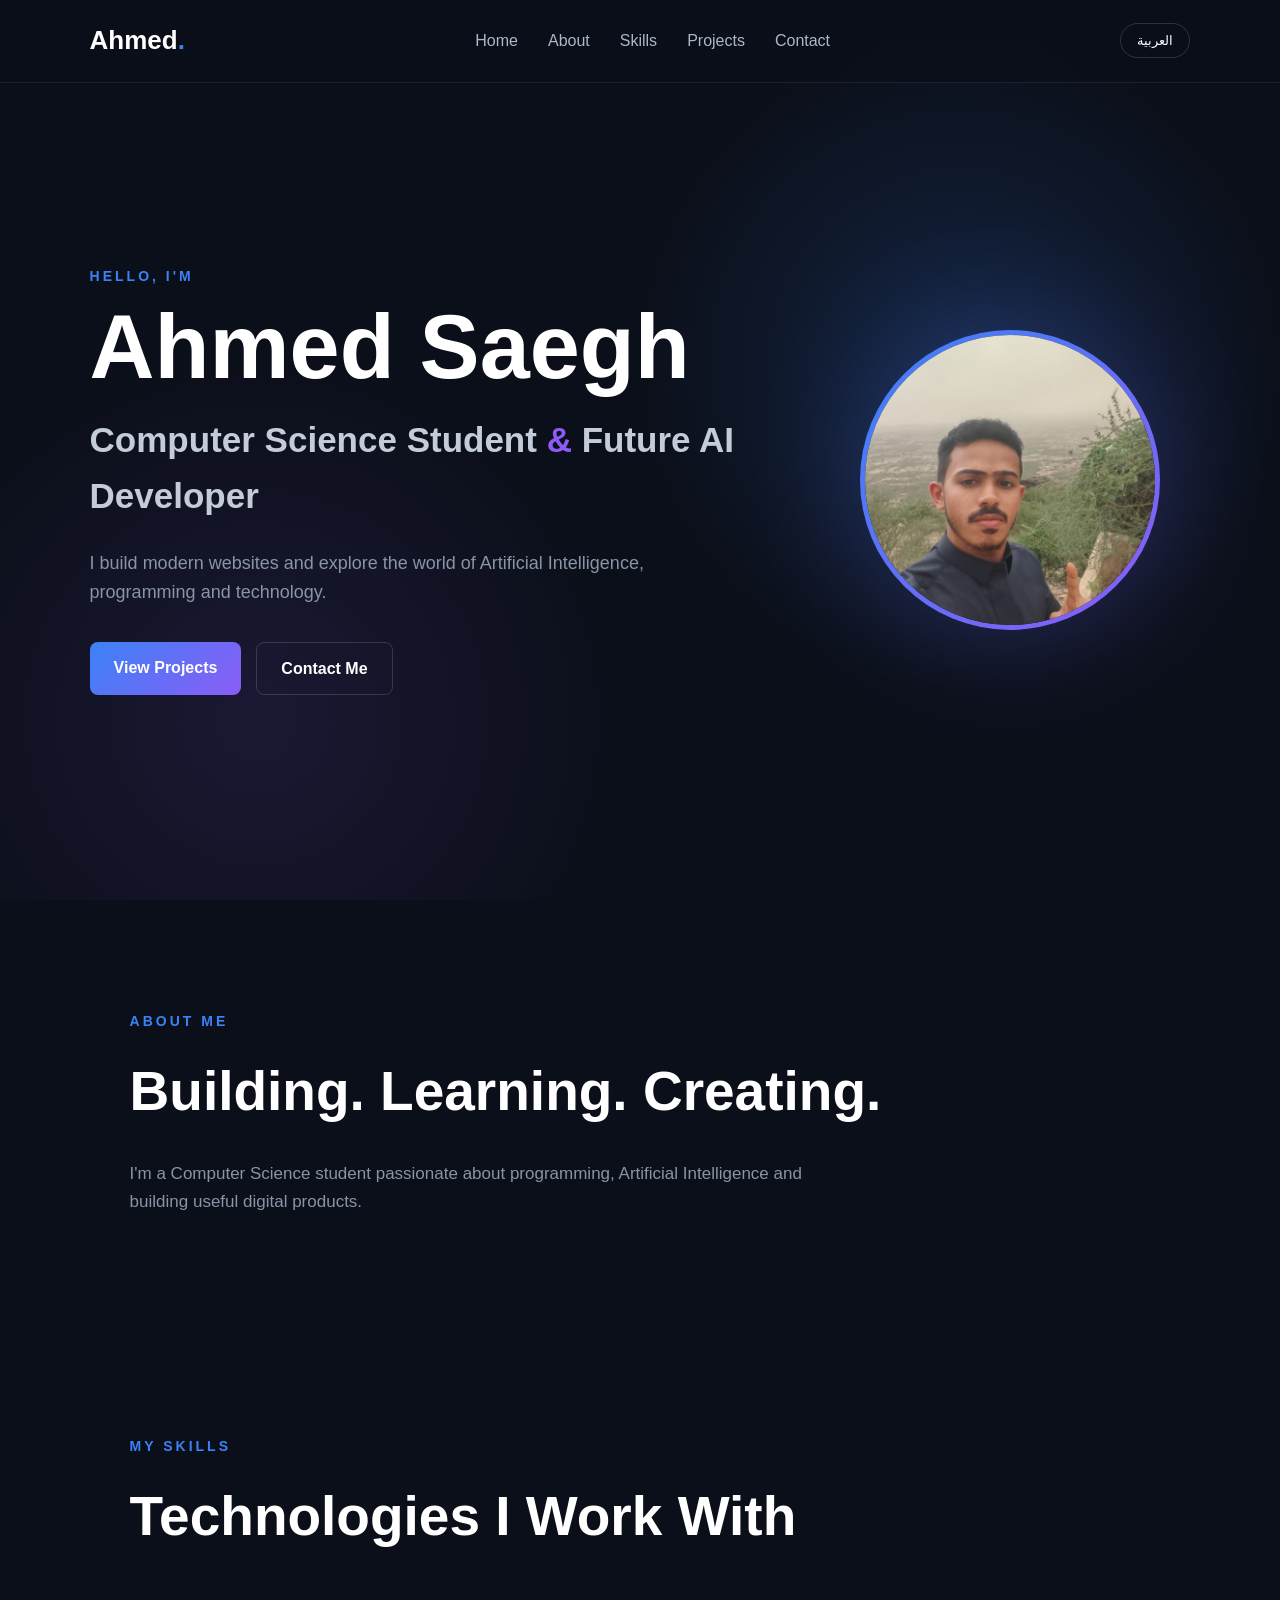
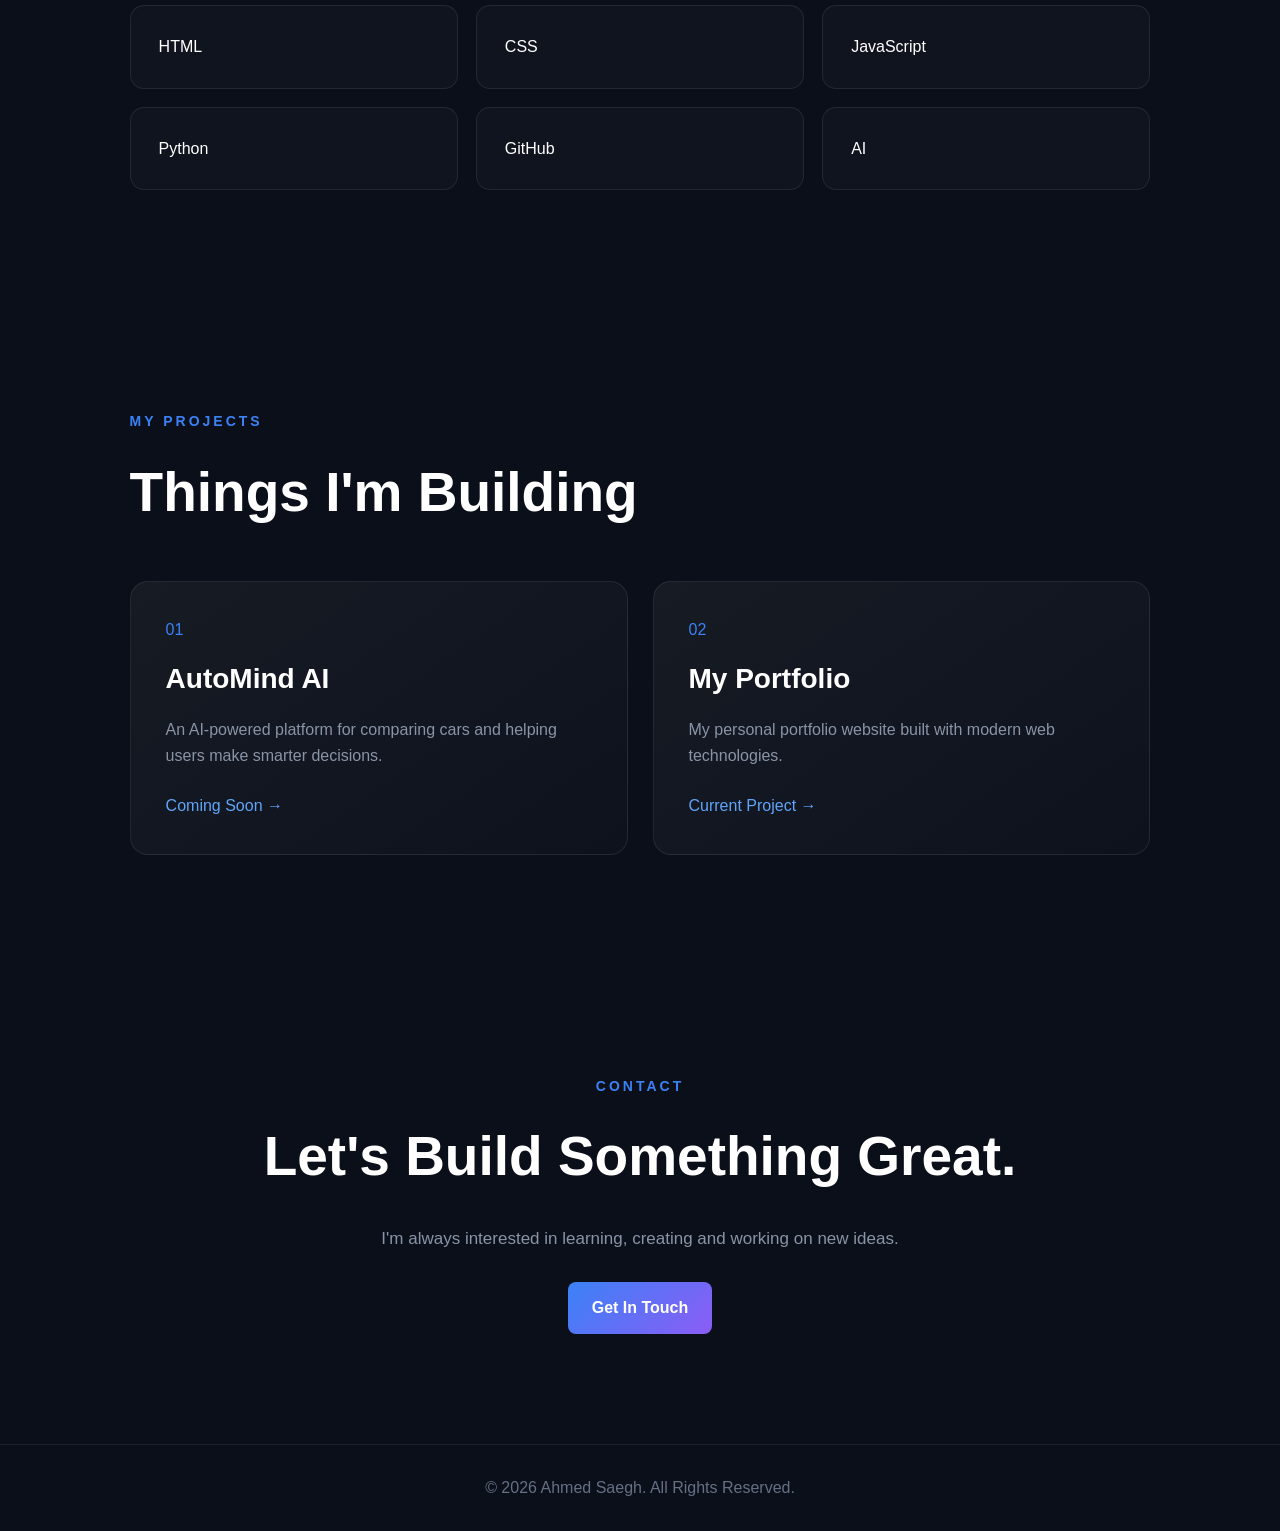
==== commit d0dff6c1: "MY PHOTO" ====
--- a/index.html
+++ b/index.html
@@ -88,24 +88,28 @@
 </div>
 
 
-<!-- Profile Image -->
+<!-- Large Profile Image -->
 
 <div class="hero-image">
 
 <div class="image-glow"></div>
 
 <div class="profile-frame">
+
+<div class="profile-placeholder">
 
 <img
 src="profile.jpg"
 alt="Ahmed Saegh"
-style="width:100%; height:100%; object-fit:cover; border-radius:50%; display:block;"
+style="width:100%; height:100%; max-width:100%; max-height:100%; object-fit:cover; border-radius:50%; display:block;"
 >
 
 </div>
 
 </div>
 
+</div>
+
 </section>
 
 
